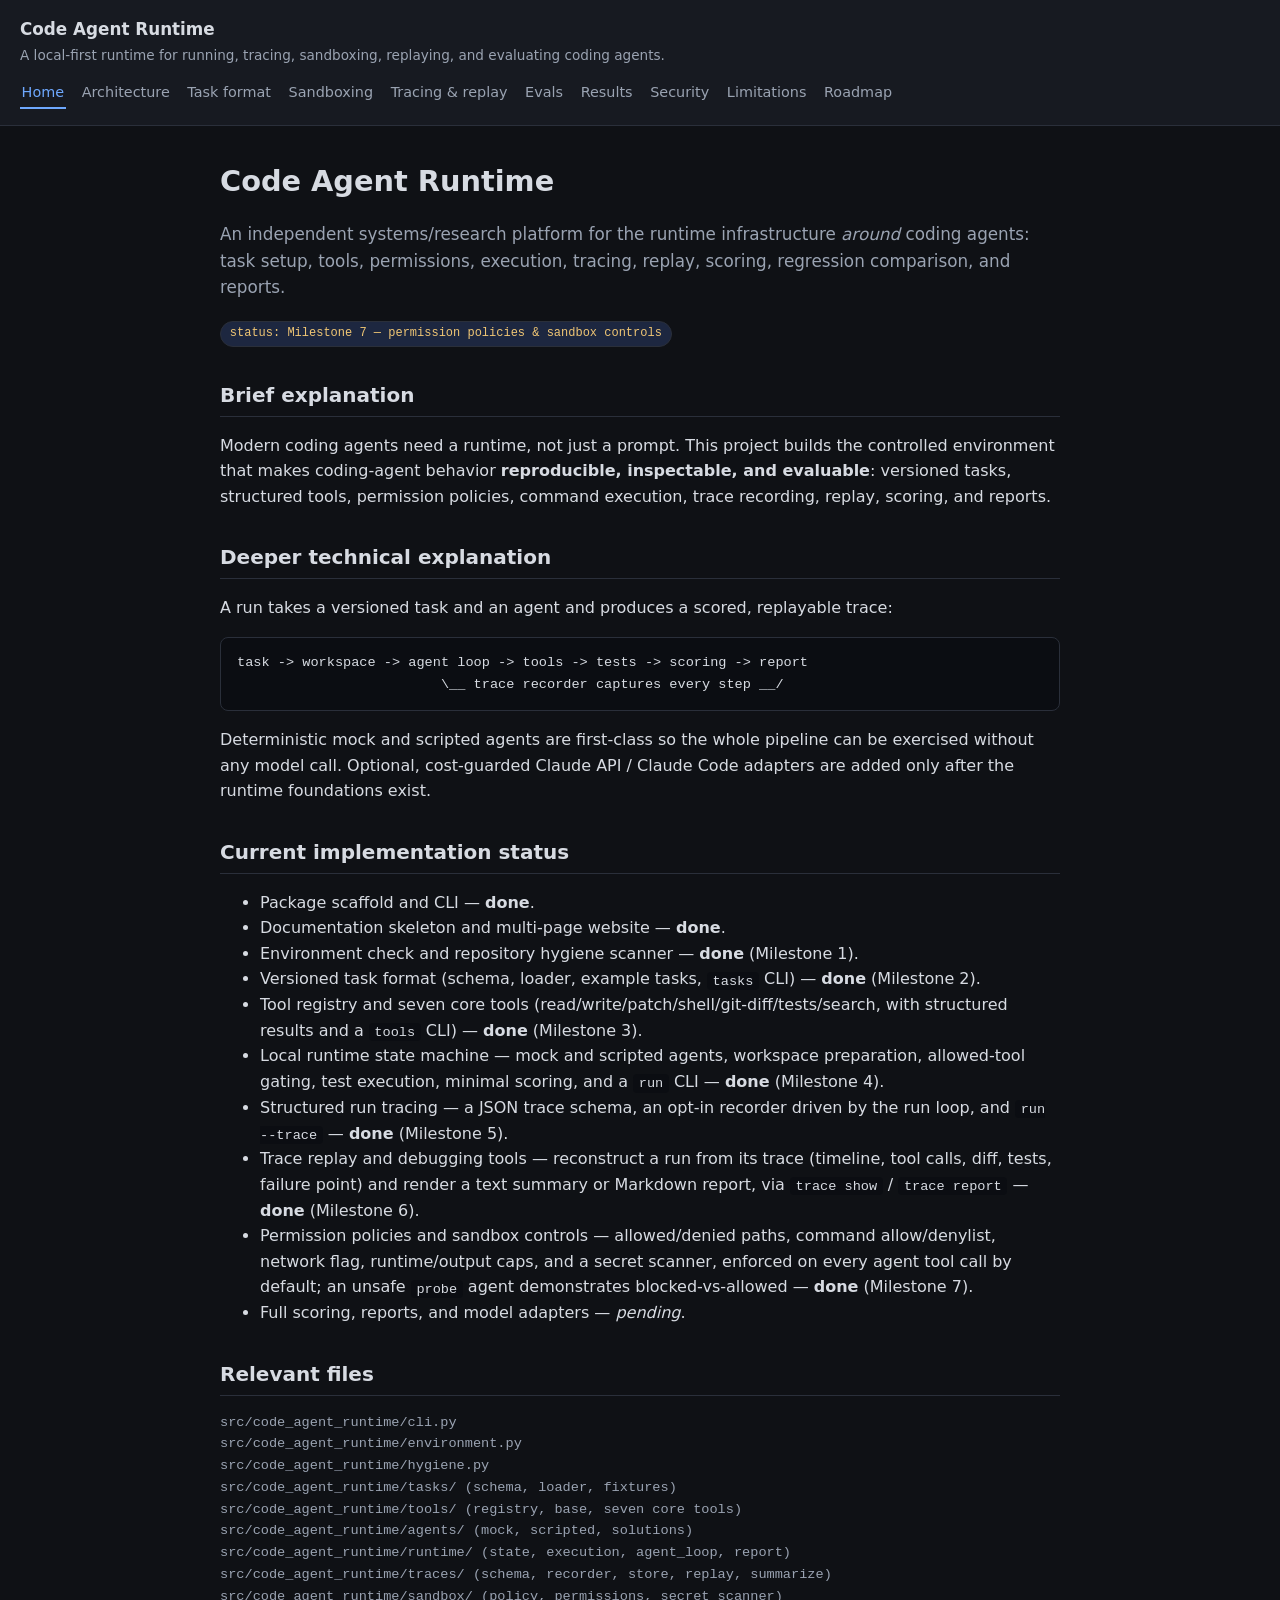
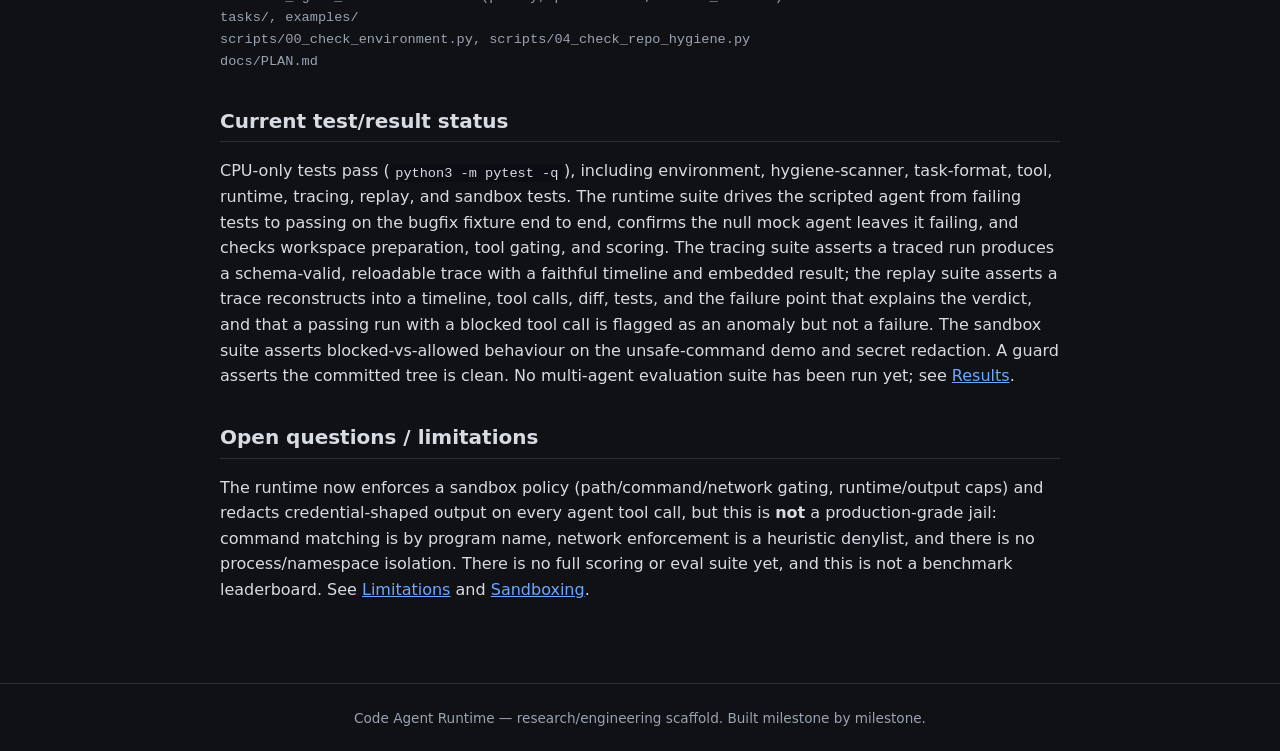
==== site/index.html @ 9d31c727 "Add permission policies and sandbox controls Milestone 7: a declarative SandboxPolicy and a Sandbox " ====
<!doctype html>
<html lang="en">
<head>
  <meta charset="utf-8">
  <meta name="viewport" content="width=device-width, initial-scale=1">
  <title>Code Agent Runtime</title>
  <link rel="stylesheet" href="style.css">
</head>
<body>
<header class="site">
  <a class="brand" href="index.html">Code Agent Runtime</a>
  <div class="tagline">A local-first runtime for running, tracing, sandboxing, replaying, and evaluating coding agents.</div>
  <nav class="site">
    <a href="index.html" class="active">Home</a>
    <a href="architecture.html">Architecture</a>
    <a href="task-format.html">Task format</a>
    <a href="sandboxing.html">Sandboxing</a>
    <a href="tracing-replay.html">Tracing &amp; replay</a>
    <a href="evals.html">Evals</a>
    <a href="results.html">Results</a>
    <a href="security.html">Security</a>
    <a href="limitations.html">Limitations</a>
    <a href="roadmap.html">Roadmap</a>
  </nav>
</header>
<main>
  <h1>Code Agent Runtime</h1>
  <p class="lede">An independent systems/research platform for the runtime infrastructure
  <em>around</em> coding agents: task setup, tools, permissions, execution, tracing, replay,
  scoring, regression comparison, and reports.</p>

  <p><span class="status scaffold">status: Milestone 7 — permission policies &amp; sandbox controls</span></p>

  <h2>Brief explanation</h2>
  <p>Modern coding agents need a runtime, not just a prompt. This project builds the
  controlled environment that makes coding-agent behavior <strong>reproducible,
  inspectable, and evaluable</strong>: versioned tasks, structured tools, permission
  policies, command execution, trace recording, replay, scoring, and reports.</p>

  <h2>Deeper technical explanation</h2>
  <p>A run takes a versioned task and an agent and produces a scored, replayable trace:</p>
  <pre><code>task -&gt; workspace -&gt; agent loop -&gt; tools -&gt; tests -&gt; scoring -&gt; report
                         \__ trace recorder captures every step __/</code></pre>
  <p>Deterministic mock and scripted agents are first-class so the whole pipeline can be
  exercised without any model call. Optional, cost-guarded Claude API / Claude Code
  adapters are added only after the runtime foundations exist.</p>

  <h2>Current implementation status</h2>
  <ul>
    <li>Package scaffold and CLI — <strong>done</strong>.</li>
    <li>Documentation skeleton and multi-page website — <strong>done</strong>.</li>
    <li>Environment check and repository hygiene scanner — <strong>done</strong> (Milestone 1).</li>
    <li>Versioned task format (schema, loader, example tasks, <code>tasks</code> CLI) —
      <strong>done</strong> (Milestone 2).</li>
    <li>Tool registry and seven core tools (read/write/patch/shell/git-diff/tests/search,
      with structured results and a <code>tools</code> CLI) — <strong>done</strong>
      (Milestone 3).</li>
    <li>Local runtime state machine — mock and scripted agents, workspace preparation,
      allowed-tool gating, test execution, minimal scoring, and a <code>run</code> CLI —
      <strong>done</strong> (Milestone 4).</li>
    <li>Structured run tracing — a JSON trace schema, an opt-in recorder driven by the run
      loop, and <code>run --trace</code> — <strong>done</strong> (Milestone 5).</li>
    <li>Trace replay and debugging tools — reconstruct a run from its trace (timeline, tool
      calls, diff, tests, failure point) and render a text summary or Markdown report, via
      <code>trace show</code> / <code>trace report</code> — <strong>done</strong> (Milestone 6).</li>
    <li>Permission policies and sandbox controls — allowed/denied paths, command allow/denylist,
      network flag, runtime/output caps, and a secret scanner, enforced on every agent tool call
      by default; an unsafe <code>probe</code> agent demonstrates blocked-vs-allowed —
      <strong>done</strong> (Milestone 7).</li>
    <li>Full scoring, reports, and model adapters — <em>pending</em>.</li>
  </ul>

  <h2>Relevant files</h2>
  <ul class="files">
    <li>src/code_agent_runtime/cli.py</li>
    <li>src/code_agent_runtime/environment.py</li>
    <li>src/code_agent_runtime/hygiene.py</li>
    <li>src/code_agent_runtime/tasks/ (schema, loader, fixtures)</li>
    <li>src/code_agent_runtime/tools/ (registry, base, seven core tools)</li>
    <li>src/code_agent_runtime/agents/ (mock, scripted, solutions)</li>
    <li>src/code_agent_runtime/runtime/ (state, execution, agent_loop, report)</li>
    <li>src/code_agent_runtime/traces/ (schema, recorder, store, replay, summarize)</li>
    <li>src/code_agent_runtime/sandbox/ (policy, permissions, secret_scanner)</li>
    <li>tasks/, examples/</li>
    <li>scripts/00_check_environment.py, scripts/04_check_repo_hygiene.py</li>
    <li>docs/PLAN.md</li>
  </ul>

  <h2>Current test/result status</h2>
  <p>CPU-only tests pass (<code>python3 -m pytest -q</code>), including environment,
  hygiene-scanner, task-format, tool, runtime, tracing, replay, and sandbox tests. The runtime suite drives the
  scripted agent from failing tests to passing on the bugfix fixture end to end, confirms
  the null mock agent leaves it failing, and checks workspace preparation, tool gating, and
  scoring. The tracing suite asserts a traced run produces a schema-valid, reloadable trace
  with a faithful timeline and embedded result; the replay suite asserts a trace reconstructs
  into a timeline, tool calls, diff, tests, and the failure point that explains the verdict,
  and that a passing run with a blocked tool call is flagged as an anomaly but not a failure.
  The sandbox suite asserts blocked-vs-allowed behaviour on the unsafe-command demo and secret
  redaction. A guard asserts the committed tree is clean. No multi-agent evaluation suite has been run
  yet; see <a href="results.html">Results</a>.</p>

  <h2>Open questions / limitations</h2>
  <p>The runtime now enforces a sandbox policy (path/command/network gating, runtime/output caps)
  and redacts credential-shaped output on every agent tool call, but this is <strong>not</strong> a
  production-grade jail: command matching is by program name, network enforcement is a heuristic
  denylist, and there is no process/namespace isolation. There is no full scoring or eval suite yet,
  and this is not a benchmark leaderboard. See <a href="limitations.html">Limitations</a> and
  <a href="sandboxing.html">Sandboxing</a>.</p>
</main>
<footer class="site">Code Agent Runtime — research/engineering scaffold. Built milestone by milestone.</footer>
</body>
</html>
---- site/style.css ----
/* Code Agent Runtime — shared static-site styles.
   Plain CSS, no build step, no external fonts or assets. */

:root {
  --bg: #0f1115;
  --panel: #171a21;
  --border: #2a2f3a;
  --text: #d7dbe2;
  --muted: #9aa3b2;
  --accent: #6ea8fe;
  --accent-soft: #1d2740;
  --ok: #7ee2a8;
  --warn: #f0c674;
  --mono: ui-monospace, SFMono-Regular, "SF Mono", Menlo, Consolas, monospace;
}

* { box-sizing: border-box; }

body {
  margin: 0;
  font-family: system-ui, -apple-system, Segoe UI, Roboto, Helvetica, Arial, sans-serif;
  line-height: 1.6;
  color: var(--text);
  background: var(--bg);
}

header.site {
  border-bottom: 1px solid var(--border);
  background: var(--panel);
  padding: 1rem 1.25rem;
}

header.site .brand {
  font-weight: 700;
  font-size: 1.05rem;
  color: var(--text);
  text-decoration: none;
}

header.site .tagline {
  color: var(--muted);
  font-size: 0.85rem;
  margin-top: 0.15rem;
}

nav.site {
  display: flex;
  flex-wrap: wrap;
  gap: 0.4rem 0.9rem;
  margin-top: 0.75rem;
}

nav.site a {
  color: var(--muted);
  text-decoration: none;
  font-size: 0.9rem;
  padding: 0.15rem 0.1rem;
  border-bottom: 2px solid transparent;
}

nav.site a:hover { color: var(--text); }
nav.site a.active { color: var(--accent); border-bottom-color: var(--accent); }

main {
  max-width: 880px;
  margin: 0 auto;
  padding: 2rem 1.25rem 4rem;
}

h1 { font-size: 1.8rem; margin: 0 0 0.25rem; }
h2 {
  font-size: 1.25rem;
  margin: 2rem 0 0.5rem;
  padding-bottom: 0.3rem;
  border-bottom: 1px solid var(--border);
}
h3 { font-size: 1.05rem; margin: 1.2rem 0 0.4rem; }

p, li { color: var(--text); }
a { color: var(--accent); }

.lede { color: var(--muted); font-size: 1.05rem; }

.status {
  display: inline-block;
  font-size: 0.75rem;
  font-family: var(--mono);
  padding: 0.15rem 0.55rem;
  border-radius: 999px;
  border: 1px solid var(--border);
  background: var(--accent-soft);
  color: var(--accent);
}

.status.scaffold { color: var(--warn); }
.status.done { color: var(--ok); }

code, pre {
  font-family: var(--mono);
  font-size: 0.85rem;
}

pre {
  background: #0b0d12;
  border: 1px solid var(--border);
  border-radius: 8px;
  padding: 0.9rem 1rem;
  overflow-x: auto;
}

code { background: #0b0d12; padding: 0.1rem 0.35rem; border-radius: 4px; }
pre code { background: none; padding: 0; }

table {
  border-collapse: collapse;
  width: 100%;
  margin: 0.75rem 0;
  font-size: 0.9rem;
}
th, td { border: 1px solid var(--border); padding: 0.45rem 0.6rem; text-align: left; }
th { background: var(--panel); color: var(--muted); }

ul.files { list-style: none; padding-left: 0; }
ul.files li { font-family: var(--mono); font-size: 0.85rem; color: var(--muted); }

.callout {
  border: 1px solid var(--border);
  border-left: 3px solid var(--accent);
  background: var(--panel);
  border-radius: 6px;
  padding: 0.75rem 1rem;
  margin: 1rem 0;
  color: var(--muted);
}

footer.site {
  border-top: 1px solid var(--border);
  color: var(--muted);
  font-size: 0.85rem;
  padding: 1.5rem 1.25rem;
  text-align: center;
}
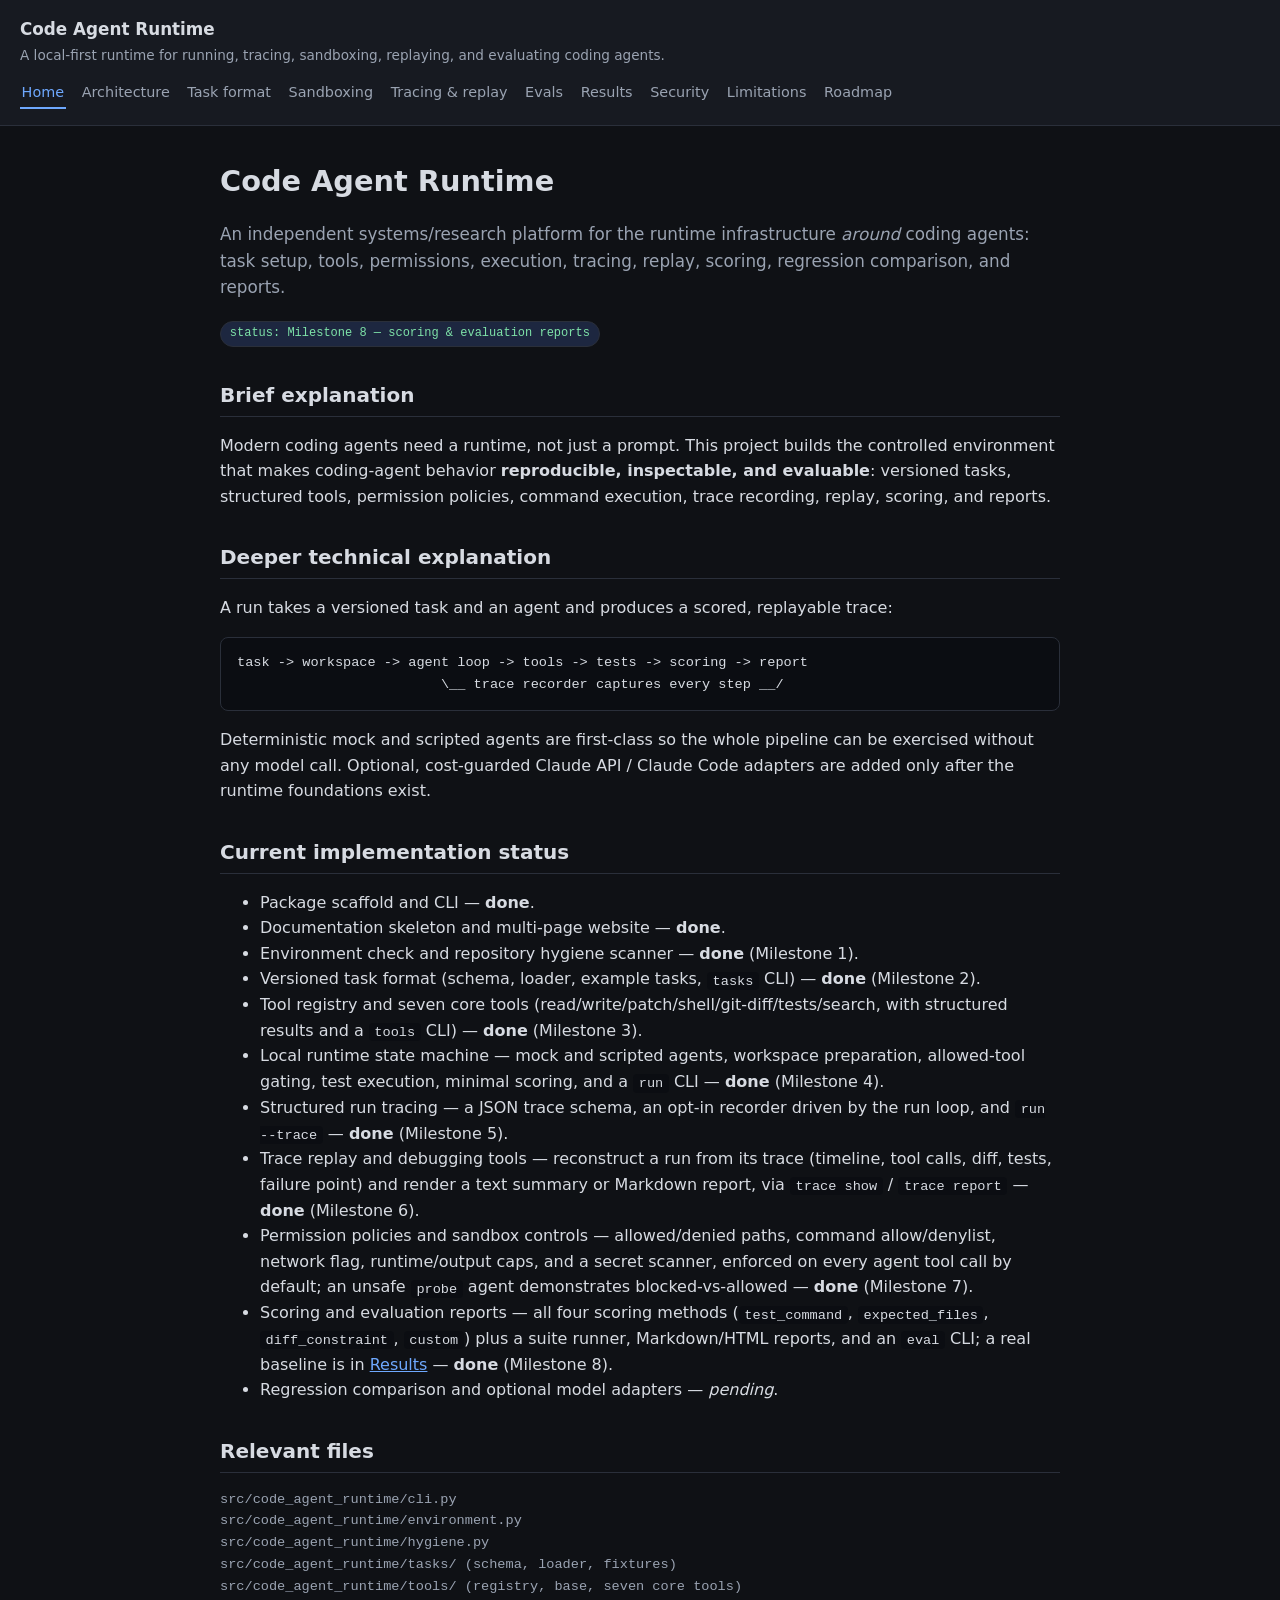
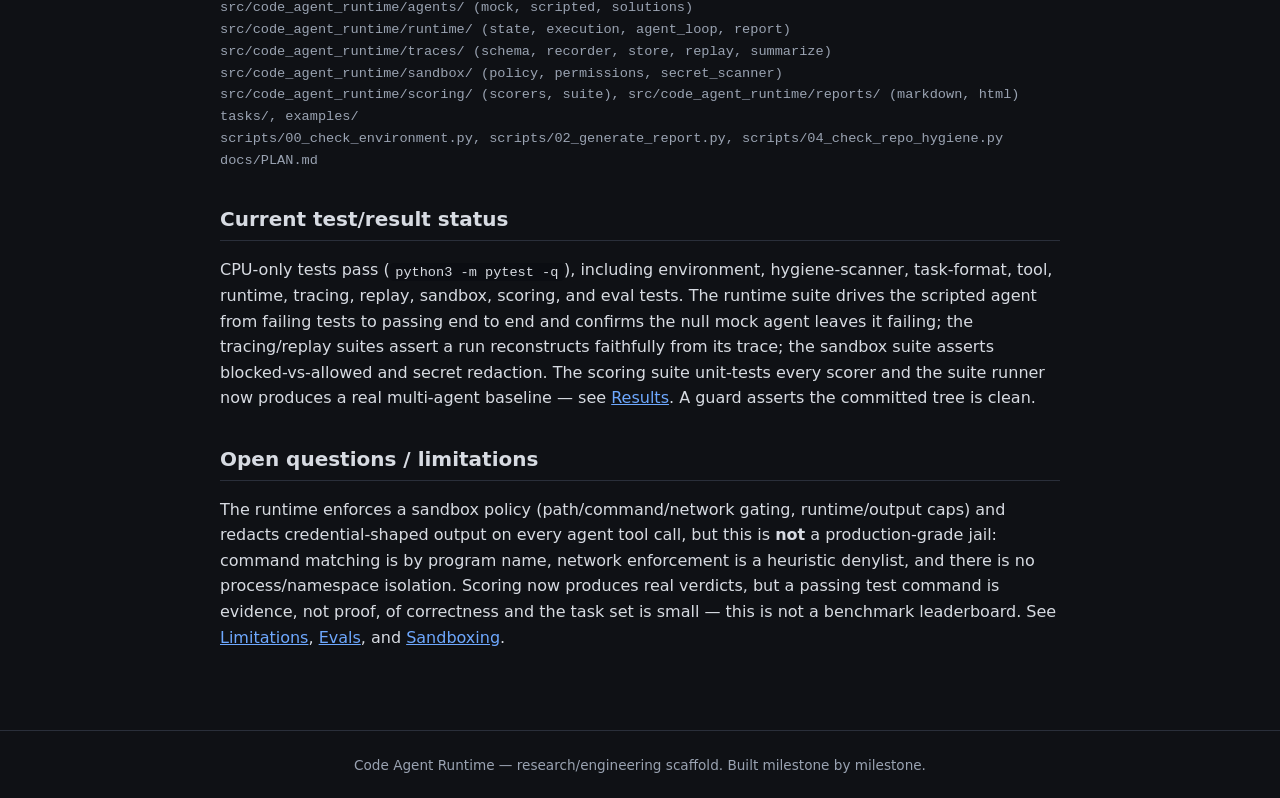
==== commit 8db65189: "Add evaluation scoring and reports Implement Milestone 8: a scoring/ layer with all four methods (te" ====
--- a/site/index.html
+++ b/site/index.html
@@ -29,7 +29,7 @@
   <em>around</em> coding agents: task setup, tools, permissions, execution, tracing, replay,
   scoring, regression comparison, and reports.</p>
 
-  <p><span class="status scaffold">status: Milestone 7 — permission policies &amp; sandbox controls</span></p>
+  <p><span class="status done">status: Milestone 8 — scoring &amp; evaluation reports</span></p>
 
   <h2>Brief explanation</h2>
   <p>Modern coding agents need a runtime, not just a prompt. This project builds the
@@ -67,7 +67,12 @@
       network flag, runtime/output caps, and a secret scanner, enforced on every agent tool call
       by default; an unsafe <code>probe</code> agent demonstrates blocked-vs-allowed —
       <strong>done</strong> (Milestone 7).</li>
-    <li>Full scoring, reports, and model adapters — <em>pending</em>.</li>
+    <li>Scoring and evaluation reports — all four scoring methods
+      (<code>test_command</code>, <code>expected_files</code>, <code>diff_constraint</code>,
+      <code>custom</code>) plus a suite runner, Markdown/HTML reports, and an <code>eval</code>
+      CLI; a real baseline is in <a href="results.html">Results</a> — <strong>done</strong>
+      (Milestone 8).</li>
+    <li>Regression comparison and optional model adapters — <em>pending</em>.</li>
   </ul>
 
   <h2>Relevant files</h2>
@@ -81,31 +86,30 @@
     <li>src/code_agent_runtime/runtime/ (state, execution, agent_loop, report)</li>
     <li>src/code_agent_runtime/traces/ (schema, recorder, store, replay, summarize)</li>
     <li>src/code_agent_runtime/sandbox/ (policy, permissions, secret_scanner)</li>
+    <li>src/code_agent_runtime/scoring/ (scorers, suite), src/code_agent_runtime/reports/ (markdown, html)</li>
     <li>tasks/, examples/</li>
-    <li>scripts/00_check_environment.py, scripts/04_check_repo_hygiene.py</li>
+    <li>scripts/00_check_environment.py, scripts/02_generate_report.py, scripts/04_check_repo_hygiene.py</li>
     <li>docs/PLAN.md</li>
   </ul>
 
   <h2>Current test/result status</h2>
   <p>CPU-only tests pass (<code>python3 -m pytest -q</code>), including environment,
-  hygiene-scanner, task-format, tool, runtime, tracing, replay, and sandbox tests. The runtime suite drives the
-  scripted agent from failing tests to passing on the bugfix fixture end to end, confirms
-  the null mock agent leaves it failing, and checks workspace preparation, tool gating, and
-  scoring. The tracing suite asserts a traced run produces a schema-valid, reloadable trace
-  with a faithful timeline and embedded result; the replay suite asserts a trace reconstructs
-  into a timeline, tool calls, diff, tests, and the failure point that explains the verdict,
-  and that a passing run with a blocked tool call is flagged as an anomaly but not a failure.
-  The sandbox suite asserts blocked-vs-allowed behaviour on the unsafe-command demo and secret
-  redaction. A guard asserts the committed tree is clean. No multi-agent evaluation suite has been run
-  yet; see <a href="results.html">Results</a>.</p>
+  hygiene-scanner, task-format, tool, runtime, tracing, replay, sandbox, scoring, and eval
+  tests. The runtime suite drives the scripted agent from failing tests to passing end to end
+  and confirms the null mock agent leaves it failing; the tracing/replay suites assert a run
+  reconstructs faithfully from its trace; the sandbox suite asserts blocked-vs-allowed and
+  secret redaction. The scoring suite unit-tests every scorer and the suite runner now produces
+  a real multi-agent baseline — see <a href="results.html">Results</a>. A guard asserts the
+  committed tree is clean.</p>
 
   <h2>Open questions / limitations</h2>
-  <p>The runtime now enforces a sandbox policy (path/command/network gating, runtime/output caps)
+  <p>The runtime enforces a sandbox policy (path/command/network gating, runtime/output caps)
   and redacts credential-shaped output on every agent tool call, but this is <strong>not</strong> a
   production-grade jail: command matching is by program name, network enforcement is a heuristic
-  denylist, and there is no process/namespace isolation. There is no full scoring or eval suite yet,
-  and this is not a benchmark leaderboard. See <a href="limitations.html">Limitations</a> and
-  <a href="sandboxing.html">Sandboxing</a>.</p>
+  denylist, and there is no process/namespace isolation. Scoring now produces real verdicts, but a
+  passing test command is evidence, not proof, of correctness and the task set is small — this is
+  not a benchmark leaderboard. See <a href="limitations.html">Limitations</a>,
+  <a href="evals.html">Evals</a>, and <a href="sandboxing.html">Sandboxing</a>.</p>
 </main>
 <footer class="site">Code Agent Runtime — research/engineering scaffold. Built milestone by milestone.</footer>
 </body>
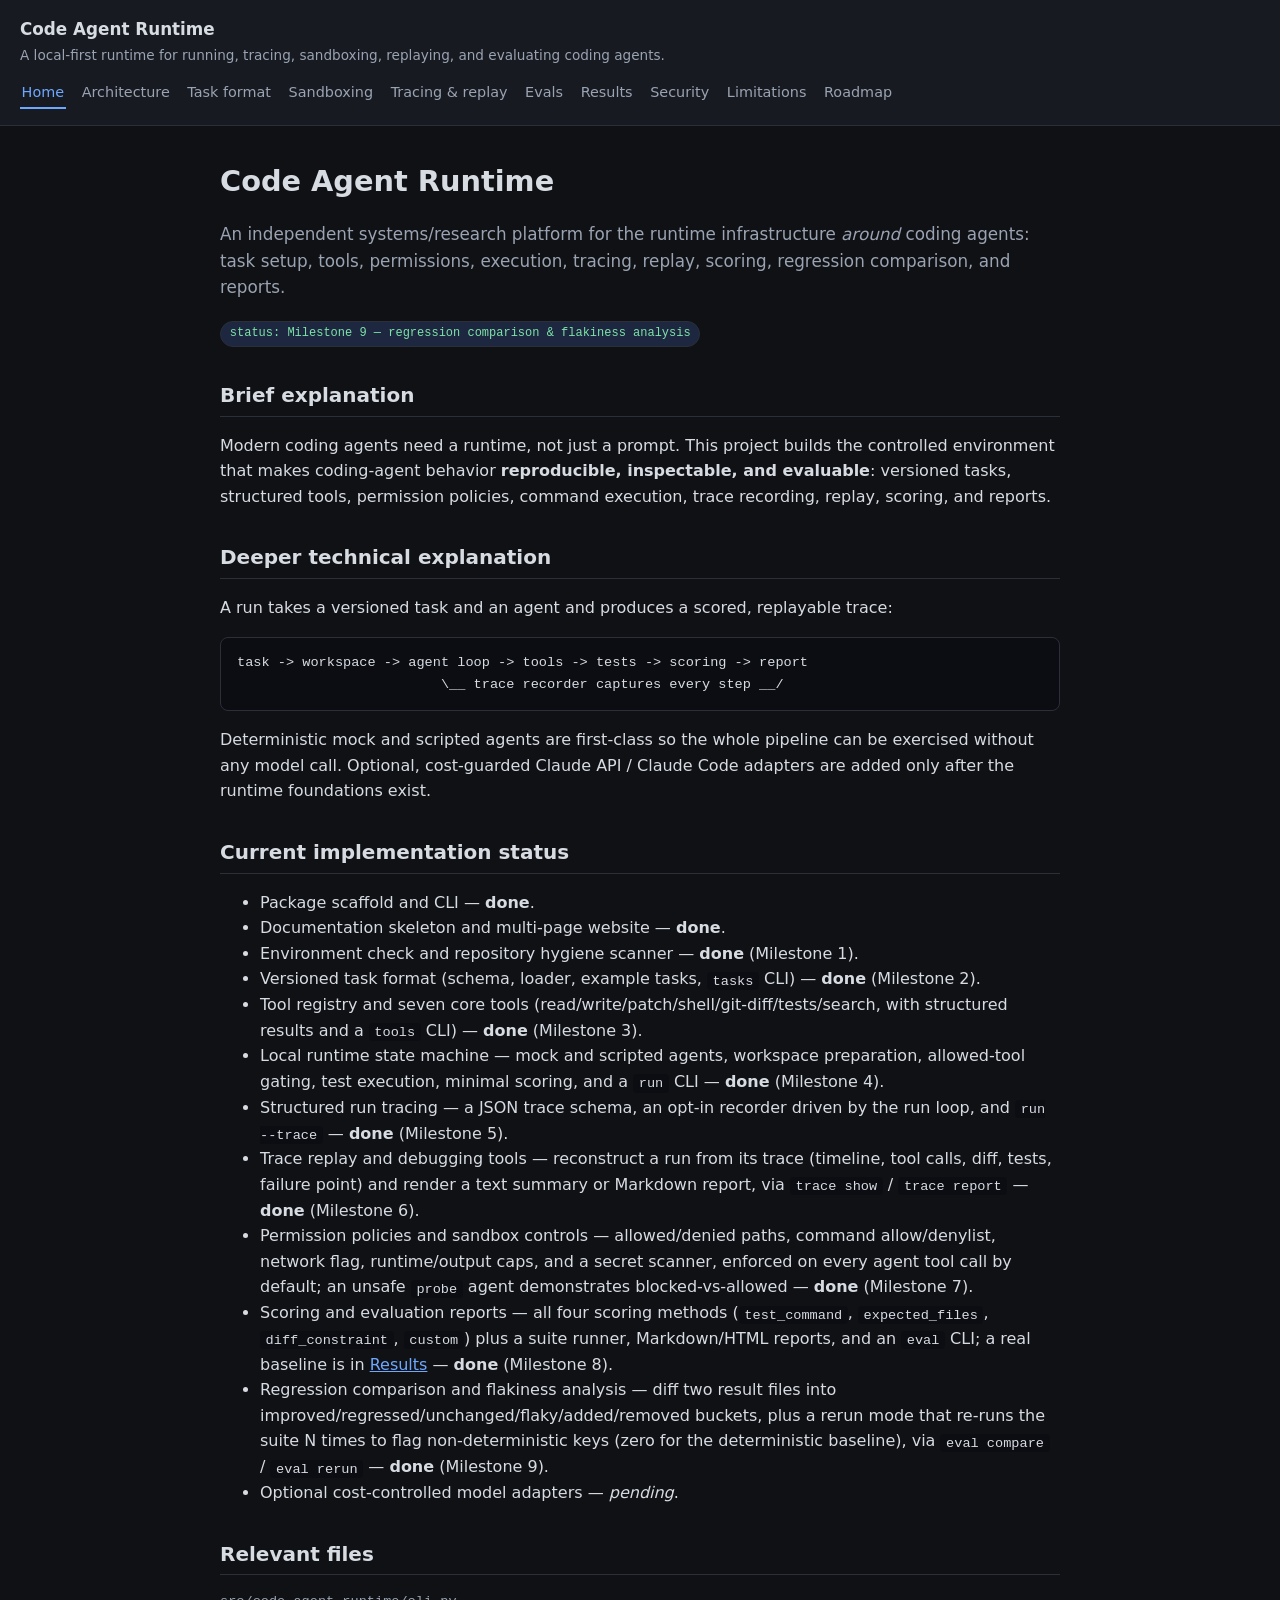
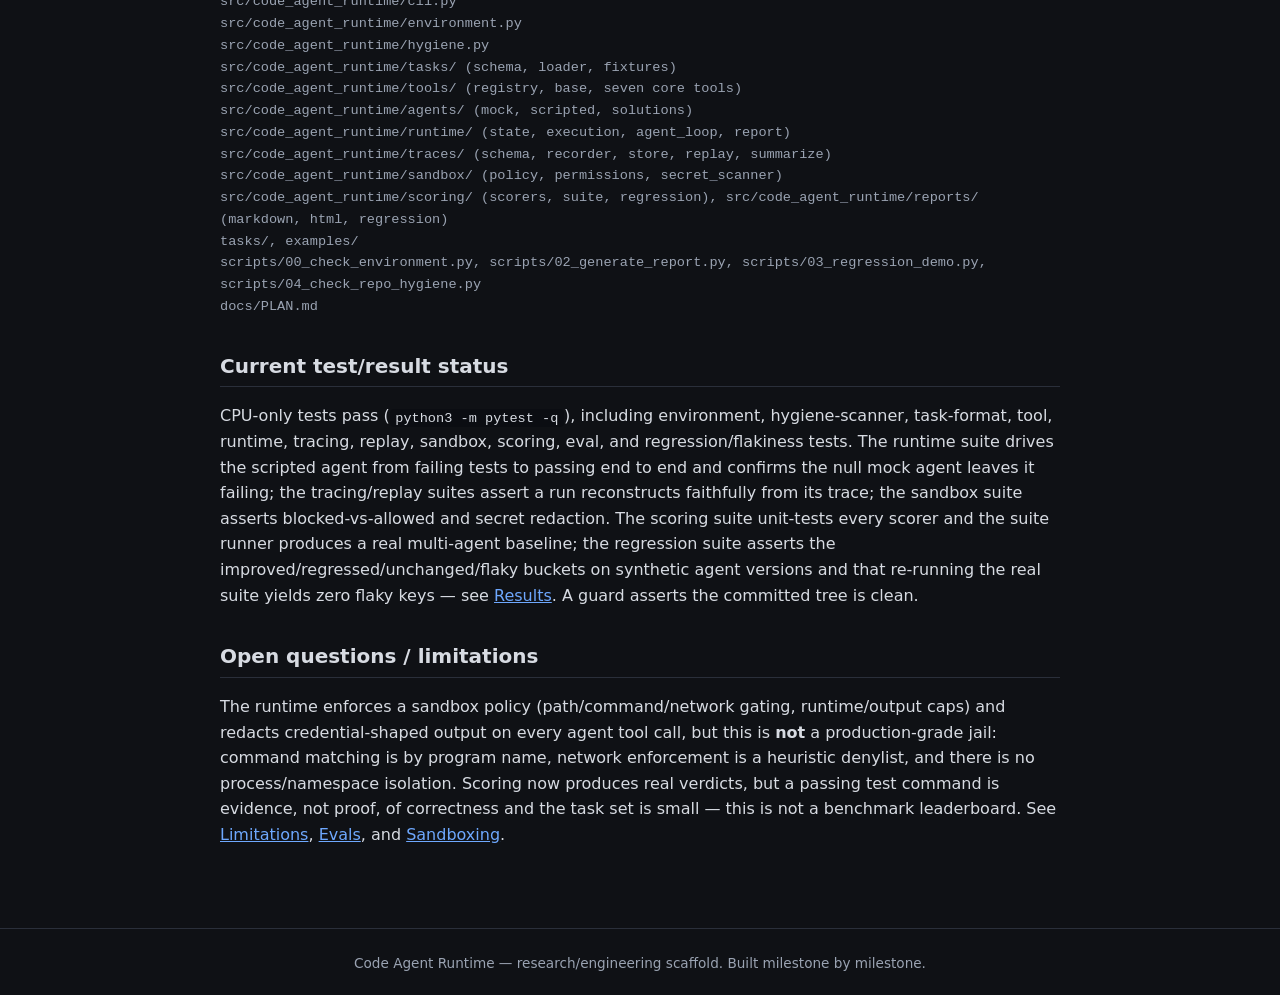
==== commit 88c280c1: "Add regression comparison and flakiness analysis Milestone 9. Two analyses over the Milestone 8 Suit" ====
--- a/site/index.html
+++ b/site/index.html
@@ -29,7 +29,7 @@
   <em>around</em> coding agents: task setup, tools, permissions, execution, tracing, replay,
   scoring, regression comparison, and reports.</p>
 
-  <p><span class="status done">status: Milestone 8 — scoring &amp; evaluation reports</span></p>
+  <p><span class="status done">status: Milestone 9 — regression comparison &amp; flakiness analysis</span></p>
 
   <h2>Brief explanation</h2>
   <p>Modern coding agents need a runtime, not just a prompt. This project builds the
@@ -72,7 +72,12 @@
       <code>custom</code>) plus a suite runner, Markdown/HTML reports, and an <code>eval</code>
       CLI; a real baseline is in <a href="results.html">Results</a> — <strong>done</strong>
       (Milestone 8).</li>
-    <li>Regression comparison and optional model adapters — <em>pending</em>.</li>
+    <li>Regression comparison and flakiness analysis — diff two result files into
+      improved/regressed/unchanged/flaky/added/removed buckets, plus a rerun mode that
+      re-runs the suite N times to flag non-deterministic keys (zero for the deterministic
+      baseline), via <code>eval compare</code> / <code>eval rerun</code> —
+      <strong>done</strong> (Milestone 9).</li>
+    <li>Optional cost-controlled model adapters — <em>pending</em>.</li>
   </ul>
 
   <h2>Relevant files</h2>
@@ -86,20 +91,22 @@
     <li>src/code_agent_runtime/runtime/ (state, execution, agent_loop, report)</li>
     <li>src/code_agent_runtime/traces/ (schema, recorder, store, replay, summarize)</li>
     <li>src/code_agent_runtime/sandbox/ (policy, permissions, secret_scanner)</li>
-    <li>src/code_agent_runtime/scoring/ (scorers, suite), src/code_agent_runtime/reports/ (markdown, html)</li>
+    <li>src/code_agent_runtime/scoring/ (scorers, suite, regression), src/code_agent_runtime/reports/ (markdown, html, regression)</li>
     <li>tasks/, examples/</li>
-    <li>scripts/00_check_environment.py, scripts/02_generate_report.py, scripts/04_check_repo_hygiene.py</li>
+    <li>scripts/00_check_environment.py, scripts/02_generate_report.py, scripts/03_regression_demo.py, scripts/04_check_repo_hygiene.py</li>
     <li>docs/PLAN.md</li>
   </ul>
 
   <h2>Current test/result status</h2>
   <p>CPU-only tests pass (<code>python3 -m pytest -q</code>), including environment,
-  hygiene-scanner, task-format, tool, runtime, tracing, replay, sandbox, scoring, and eval
-  tests. The runtime suite drives the scripted agent from failing tests to passing end to end
-  and confirms the null mock agent leaves it failing; the tracing/replay suites assert a run
-  reconstructs faithfully from its trace; the sandbox suite asserts blocked-vs-allowed and
-  secret redaction. The scoring suite unit-tests every scorer and the suite runner now produces
-  a real multi-agent baseline — see <a href="results.html">Results</a>. A guard asserts the
+  hygiene-scanner, task-format, tool, runtime, tracing, replay, sandbox, scoring, eval, and
+  regression/flakiness tests. The runtime suite drives the scripted agent from failing tests to
+  passing end to end and confirms the null mock agent leaves it failing; the tracing/replay
+  suites assert a run reconstructs faithfully from its trace; the sandbox suite asserts
+  blocked-vs-allowed and secret redaction. The scoring suite unit-tests every scorer and the
+  suite runner produces a real multi-agent baseline; the regression suite asserts the
+  improved/regressed/unchanged/flaky buckets on synthetic agent versions and that re-running the
+  real suite yields zero flaky keys — see <a href="results.html">Results</a>. A guard asserts the
   committed tree is clean.</p>
 
   <h2>Open questions / limitations</h2>
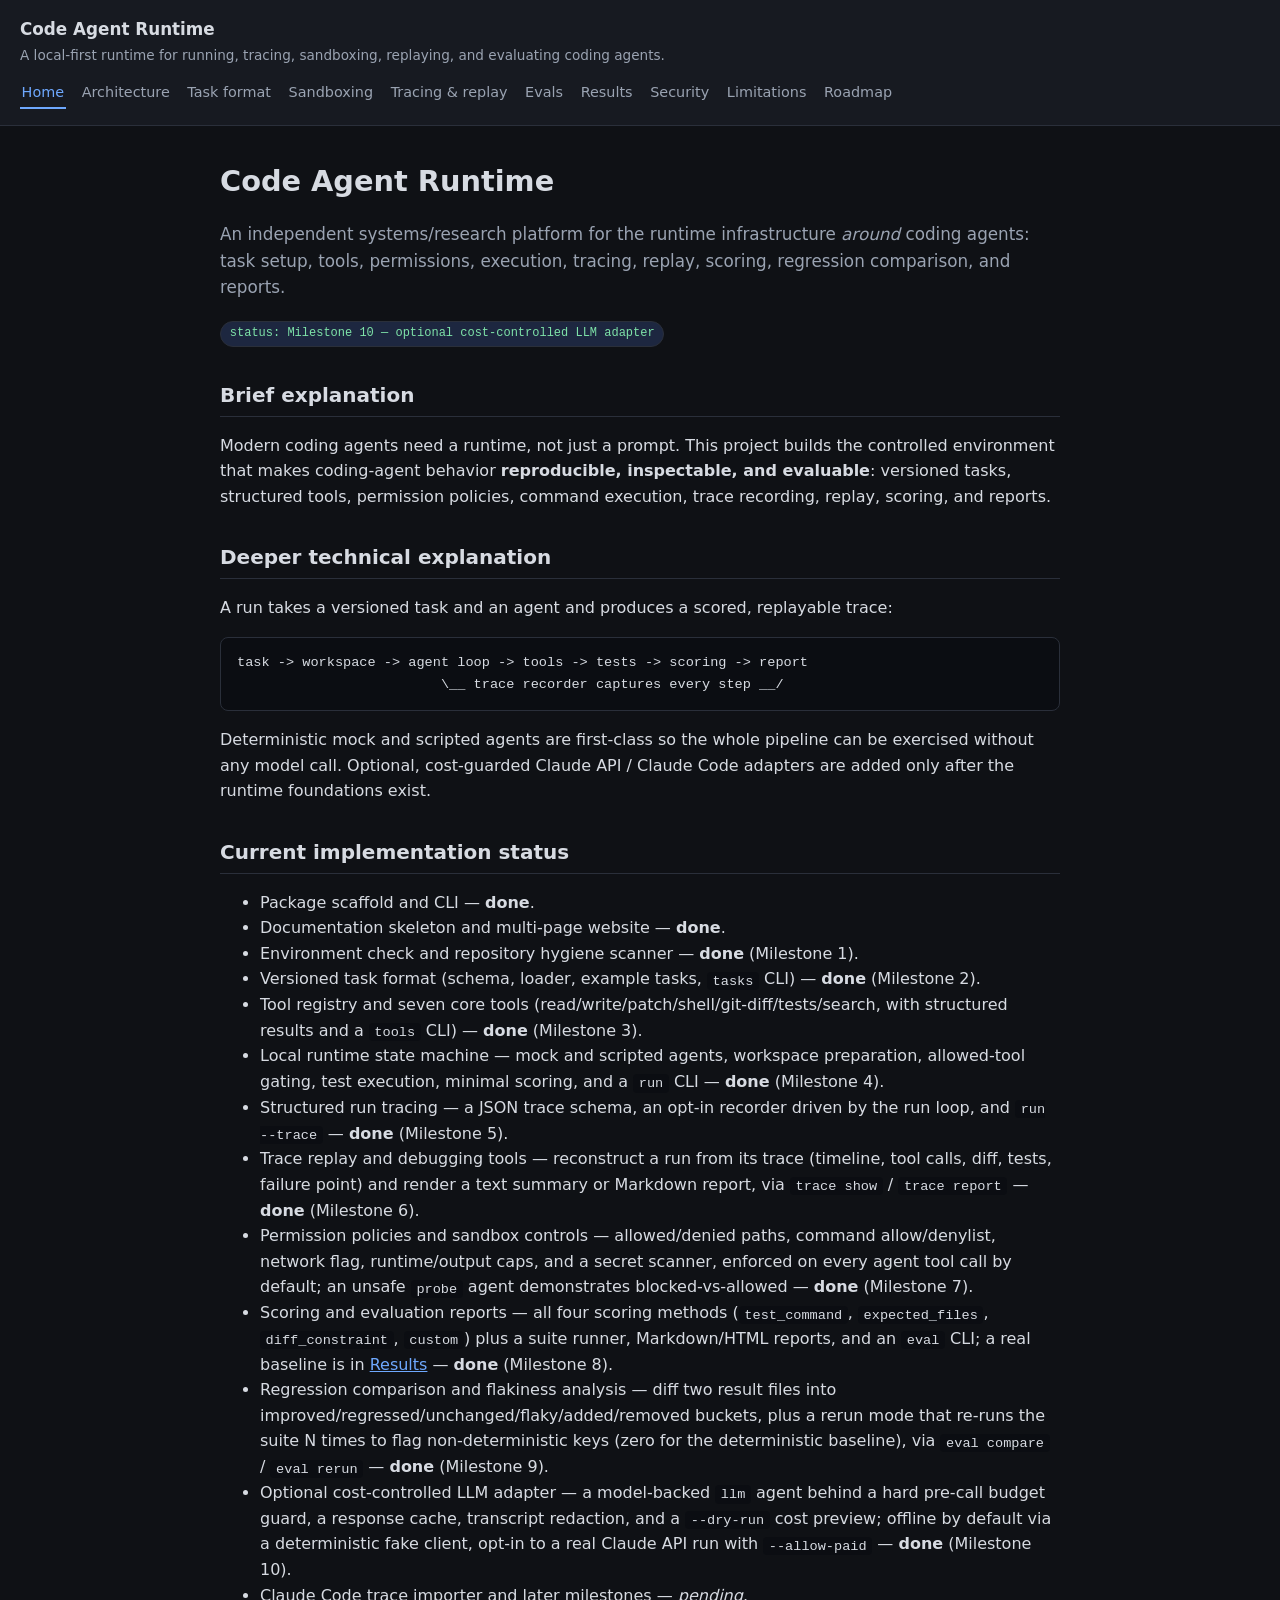
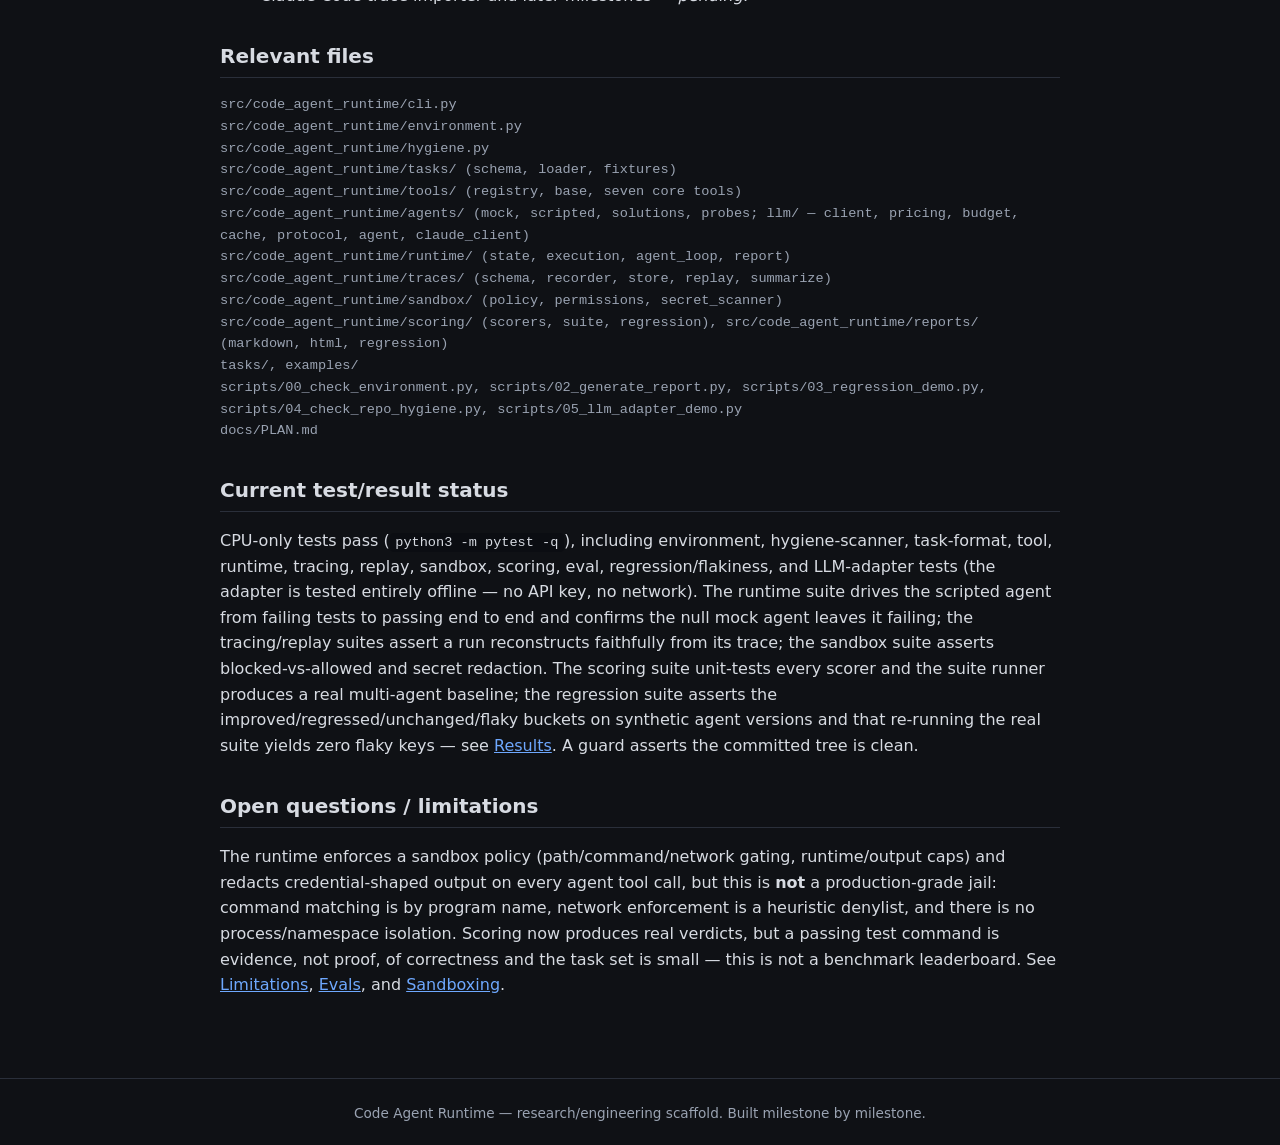
==== commit c49537e7: "Add optional cost-controlled LLM adapter Milestone 10: a model-backed `llm` agent in a new agents/ll" ====
--- a/site/index.html
+++ b/site/index.html
@@ -29,7 +29,7 @@
   <em>around</em> coding agents: task setup, tools, permissions, execution, tracing, replay,
   scoring, regression comparison, and reports.</p>
 
-  <p><span class="status done">status: Milestone 9 — regression comparison &amp; flakiness analysis</span></p>
+  <p><span class="status done">status: Milestone 10 — optional cost-controlled LLM adapter</span></p>
 
   <h2>Brief explanation</h2>
   <p>Modern coding agents need a runtime, not just a prompt. This project builds the
@@ -77,7 +77,12 @@
       re-runs the suite N times to flag non-deterministic keys (zero for the deterministic
       baseline), via <code>eval compare</code> / <code>eval rerun</code> —
       <strong>done</strong> (Milestone 9).</li>
-    <li>Optional cost-controlled model adapters — <em>pending</em>.</li>
+    <li>Optional cost-controlled LLM adapter — a model-backed <code>llm</code> agent behind a
+      hard pre-call budget guard, a response cache, transcript redaction, and a
+      <code>--dry-run</code> cost preview; offline by default via a deterministic fake client,
+      opt-in to a real Claude API run with <code>--allow-paid</code> — <strong>done</strong>
+      (Milestone 10).</li>
+    <li>Claude Code trace importer and later milestones — <em>pending</em>.</li>
   </ul>
 
   <h2>Relevant files</h2>
@@ -87,20 +92,21 @@
     <li>src/code_agent_runtime/hygiene.py</li>
     <li>src/code_agent_runtime/tasks/ (schema, loader, fixtures)</li>
     <li>src/code_agent_runtime/tools/ (registry, base, seven core tools)</li>
-    <li>src/code_agent_runtime/agents/ (mock, scripted, solutions)</li>
+    <li>src/code_agent_runtime/agents/ (mock, scripted, solutions, probes; llm/ — client, pricing, budget, cache, protocol, agent, claude_client)</li>
     <li>src/code_agent_runtime/runtime/ (state, execution, agent_loop, report)</li>
     <li>src/code_agent_runtime/traces/ (schema, recorder, store, replay, summarize)</li>
     <li>src/code_agent_runtime/sandbox/ (policy, permissions, secret_scanner)</li>
     <li>src/code_agent_runtime/scoring/ (scorers, suite, regression), src/code_agent_runtime/reports/ (markdown, html, regression)</li>
     <li>tasks/, examples/</li>
-    <li>scripts/00_check_environment.py, scripts/02_generate_report.py, scripts/03_regression_demo.py, scripts/04_check_repo_hygiene.py</li>
+    <li>scripts/00_check_environment.py, scripts/02_generate_report.py, scripts/03_regression_demo.py, scripts/04_check_repo_hygiene.py, scripts/05_llm_adapter_demo.py</li>
     <li>docs/PLAN.md</li>
   </ul>
 
   <h2>Current test/result status</h2>
   <p>CPU-only tests pass (<code>python3 -m pytest -q</code>), including environment,
-  hygiene-scanner, task-format, tool, runtime, tracing, replay, sandbox, scoring, eval, and
-  regression/flakiness tests. The runtime suite drives the scripted agent from failing tests to
+  hygiene-scanner, task-format, tool, runtime, tracing, replay, sandbox, scoring, eval,
+  regression/flakiness, and LLM-adapter tests (the adapter is tested entirely offline — no API
+  key, no network). The runtime suite drives the scripted agent from failing tests to
   passing end to end and confirms the null mock agent leaves it failing; the tracing/replay
   suites assert a run reconstructs faithfully from its trace; the sandbox suite asserts
   blocked-vs-allowed and secret redaction. The scoring suite unit-tests every scorer and the
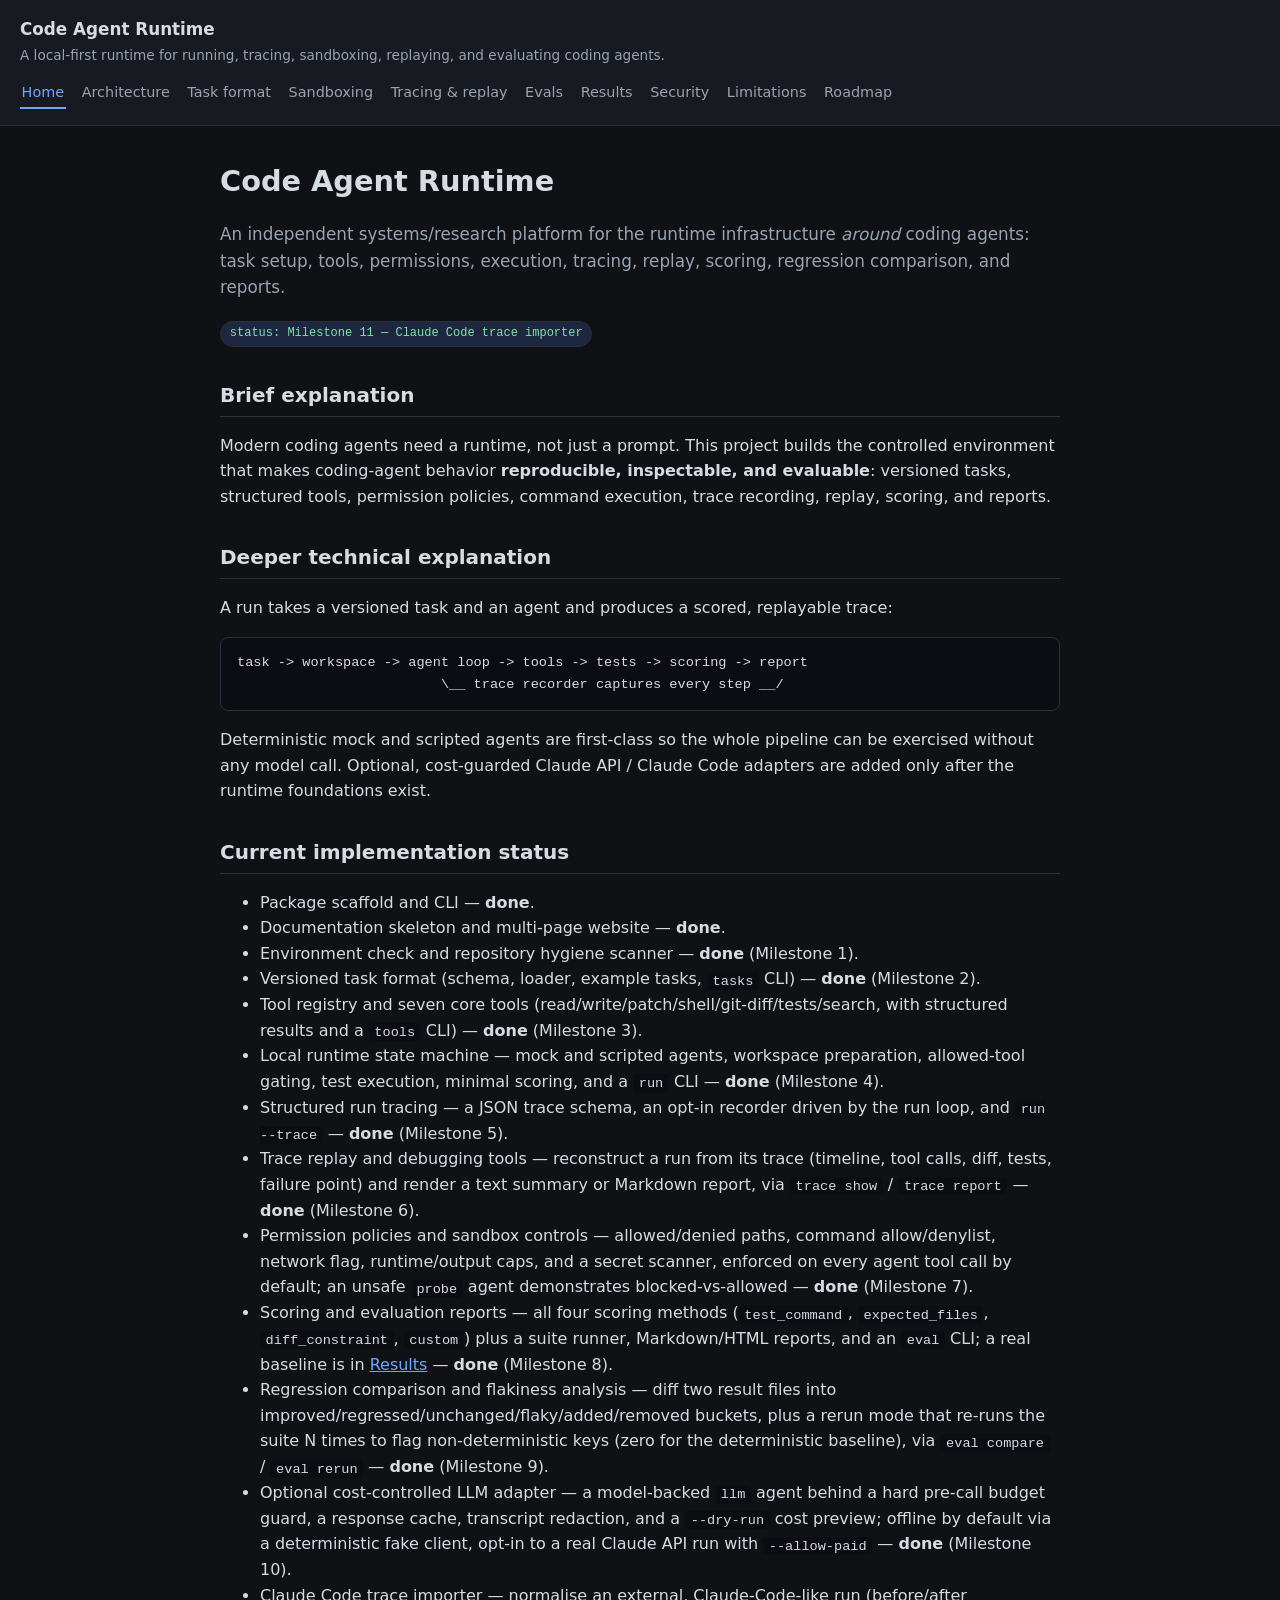
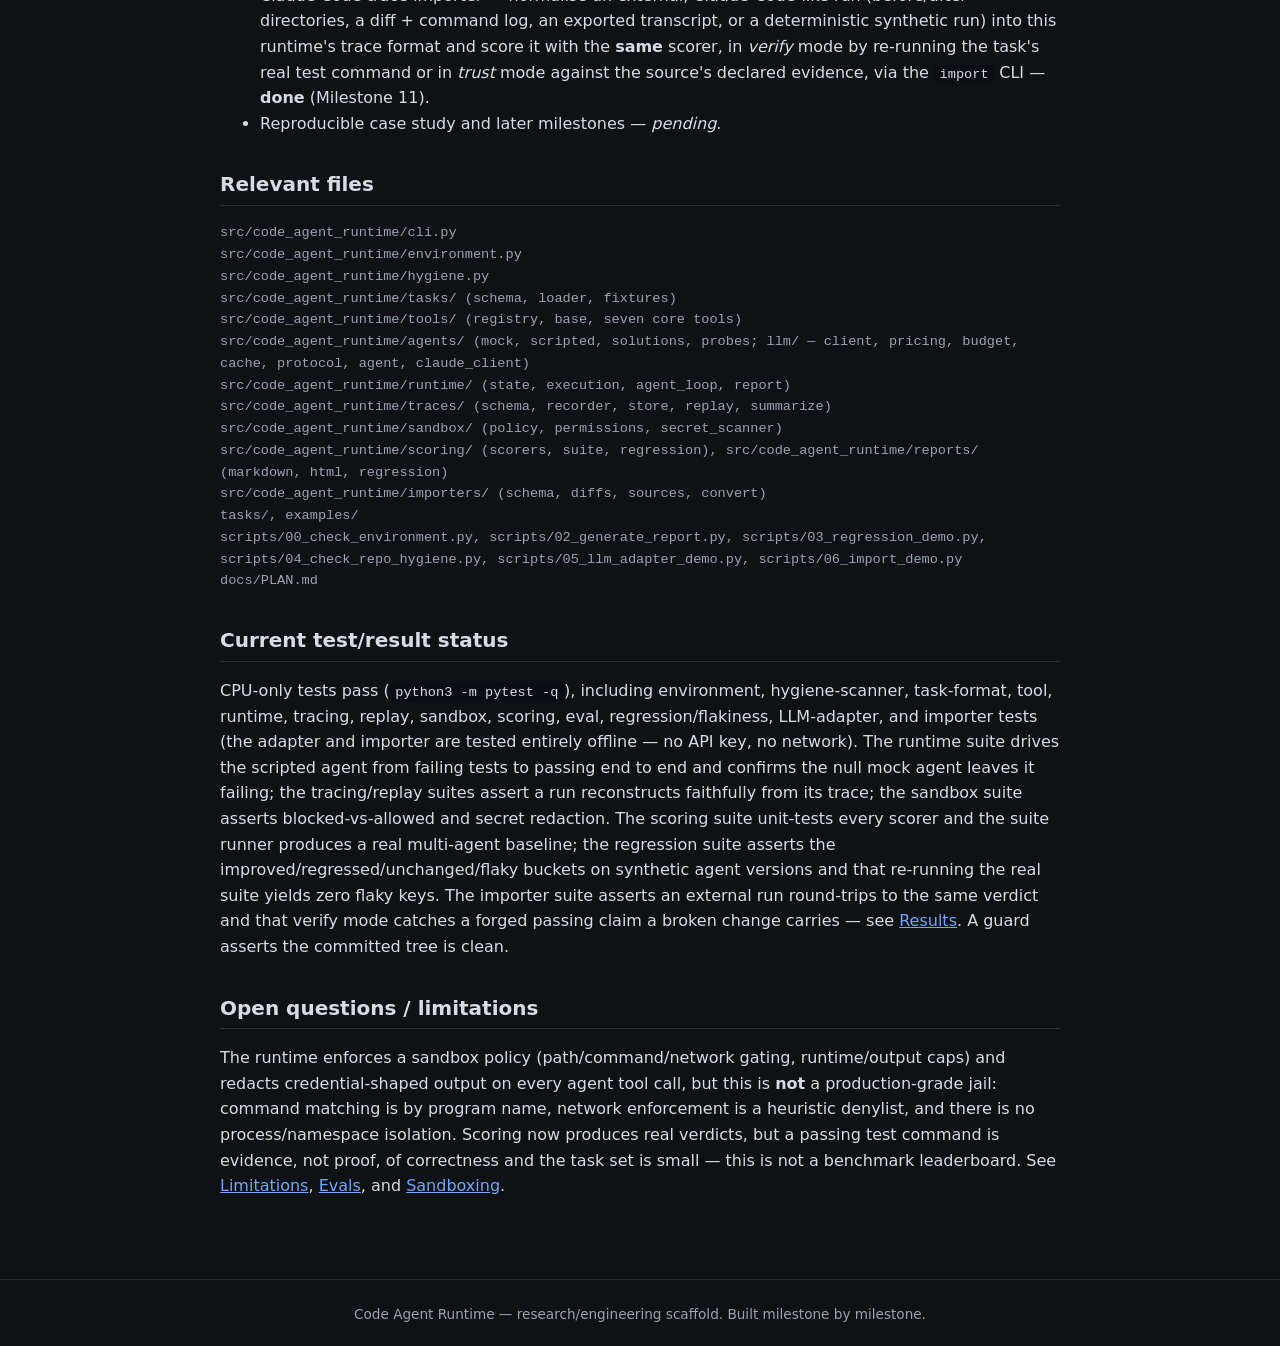
==== commit 2aba063d: "Add Claude Code trace importer Milestone 11: a best-effort importer (new importers/ subpackage) that" ====
--- a/site/index.html
+++ b/site/index.html
@@ -29,7 +29,7 @@
   <em>around</em> coding agents: task setup, tools, permissions, execution, tracing, replay,
   scoring, regression comparison, and reports.</p>
 
-  <p><span class="status done">status: Milestone 10 — optional cost-controlled LLM adapter</span></p>
+  <p><span class="status done">status: Milestone 11 — Claude Code trace importer</span></p>
 
   <h2>Brief explanation</h2>
   <p>Modern coding agents need a runtime, not just a prompt. This project builds the
@@ -82,7 +82,13 @@
       <code>--dry-run</code> cost preview; offline by default via a deterministic fake client,
       opt-in to a real Claude API run with <code>--allow-paid</code> — <strong>done</strong>
       (Milestone 10).</li>
-    <li>Claude Code trace importer and later milestones — <em>pending</em>.</li>
+    <li>Claude Code trace importer — normalise an external, Claude-Code-like run (before/after
+      directories, a diff + command log, an exported transcript, or a deterministic synthetic run)
+      into this runtime's trace format and score it with the <strong>same</strong> scorer, in
+      <em>verify</em> mode by re-running the task's real test command or in <em>trust</em> mode
+      against the source's declared evidence, via the <code>import</code> CLI —
+      <strong>done</strong> (Milestone 11).</li>
+    <li>Reproducible case study and later milestones — <em>pending</em>.</li>
   </ul>
 
   <h2>Relevant files</h2>
@@ -97,23 +103,25 @@
     <li>src/code_agent_runtime/traces/ (schema, recorder, store, replay, summarize)</li>
     <li>src/code_agent_runtime/sandbox/ (policy, permissions, secret_scanner)</li>
     <li>src/code_agent_runtime/scoring/ (scorers, suite, regression), src/code_agent_runtime/reports/ (markdown, html, regression)</li>
+    <li>src/code_agent_runtime/importers/ (schema, diffs, sources, convert)</li>
     <li>tasks/, examples/</li>
-    <li>scripts/00_check_environment.py, scripts/02_generate_report.py, scripts/03_regression_demo.py, scripts/04_check_repo_hygiene.py, scripts/05_llm_adapter_demo.py</li>
+    <li>scripts/00_check_environment.py, scripts/02_generate_report.py, scripts/03_regression_demo.py, scripts/04_check_repo_hygiene.py, scripts/05_llm_adapter_demo.py, scripts/06_import_demo.py</li>
     <li>docs/PLAN.md</li>
   </ul>
 
   <h2>Current test/result status</h2>
   <p>CPU-only tests pass (<code>python3 -m pytest -q</code>), including environment,
   hygiene-scanner, task-format, tool, runtime, tracing, replay, sandbox, scoring, eval,
-  regression/flakiness, and LLM-adapter tests (the adapter is tested entirely offline — no API
-  key, no network). The runtime suite drives the scripted agent from failing tests to
-  passing end to end and confirms the null mock agent leaves it failing; the tracing/replay
-  suites assert a run reconstructs faithfully from its trace; the sandbox suite asserts
-  blocked-vs-allowed and secret redaction. The scoring suite unit-tests every scorer and the
-  suite runner produces a real multi-agent baseline; the regression suite asserts the
+  regression/flakiness, LLM-adapter, and importer tests (the adapter and importer are tested
+  entirely offline — no API key, no network). The runtime suite drives the scripted agent from
+  failing tests to passing end to end and confirms the null mock agent leaves it failing; the
+  tracing/replay suites assert a run reconstructs faithfully from its trace; the sandbox suite
+  asserts blocked-vs-allowed and secret redaction. The scoring suite unit-tests every scorer and
+  the suite runner produces a real multi-agent baseline; the regression suite asserts the
   improved/regressed/unchanged/flaky buckets on synthetic agent versions and that re-running the
-  real suite yields zero flaky keys — see <a href="results.html">Results</a>. A guard asserts the
-  committed tree is clean.</p>
+  real suite yields zero flaky keys. The importer suite asserts an external run round-trips to the
+  same verdict and that verify mode catches a forged passing claim a broken change carries — see
+  <a href="results.html">Results</a>. A guard asserts the committed tree is clean.</p>
 
   <h2>Open questions / limitations</h2>
   <p>The runtime enforces a sandbox policy (path/command/network gating, runtime/output caps)
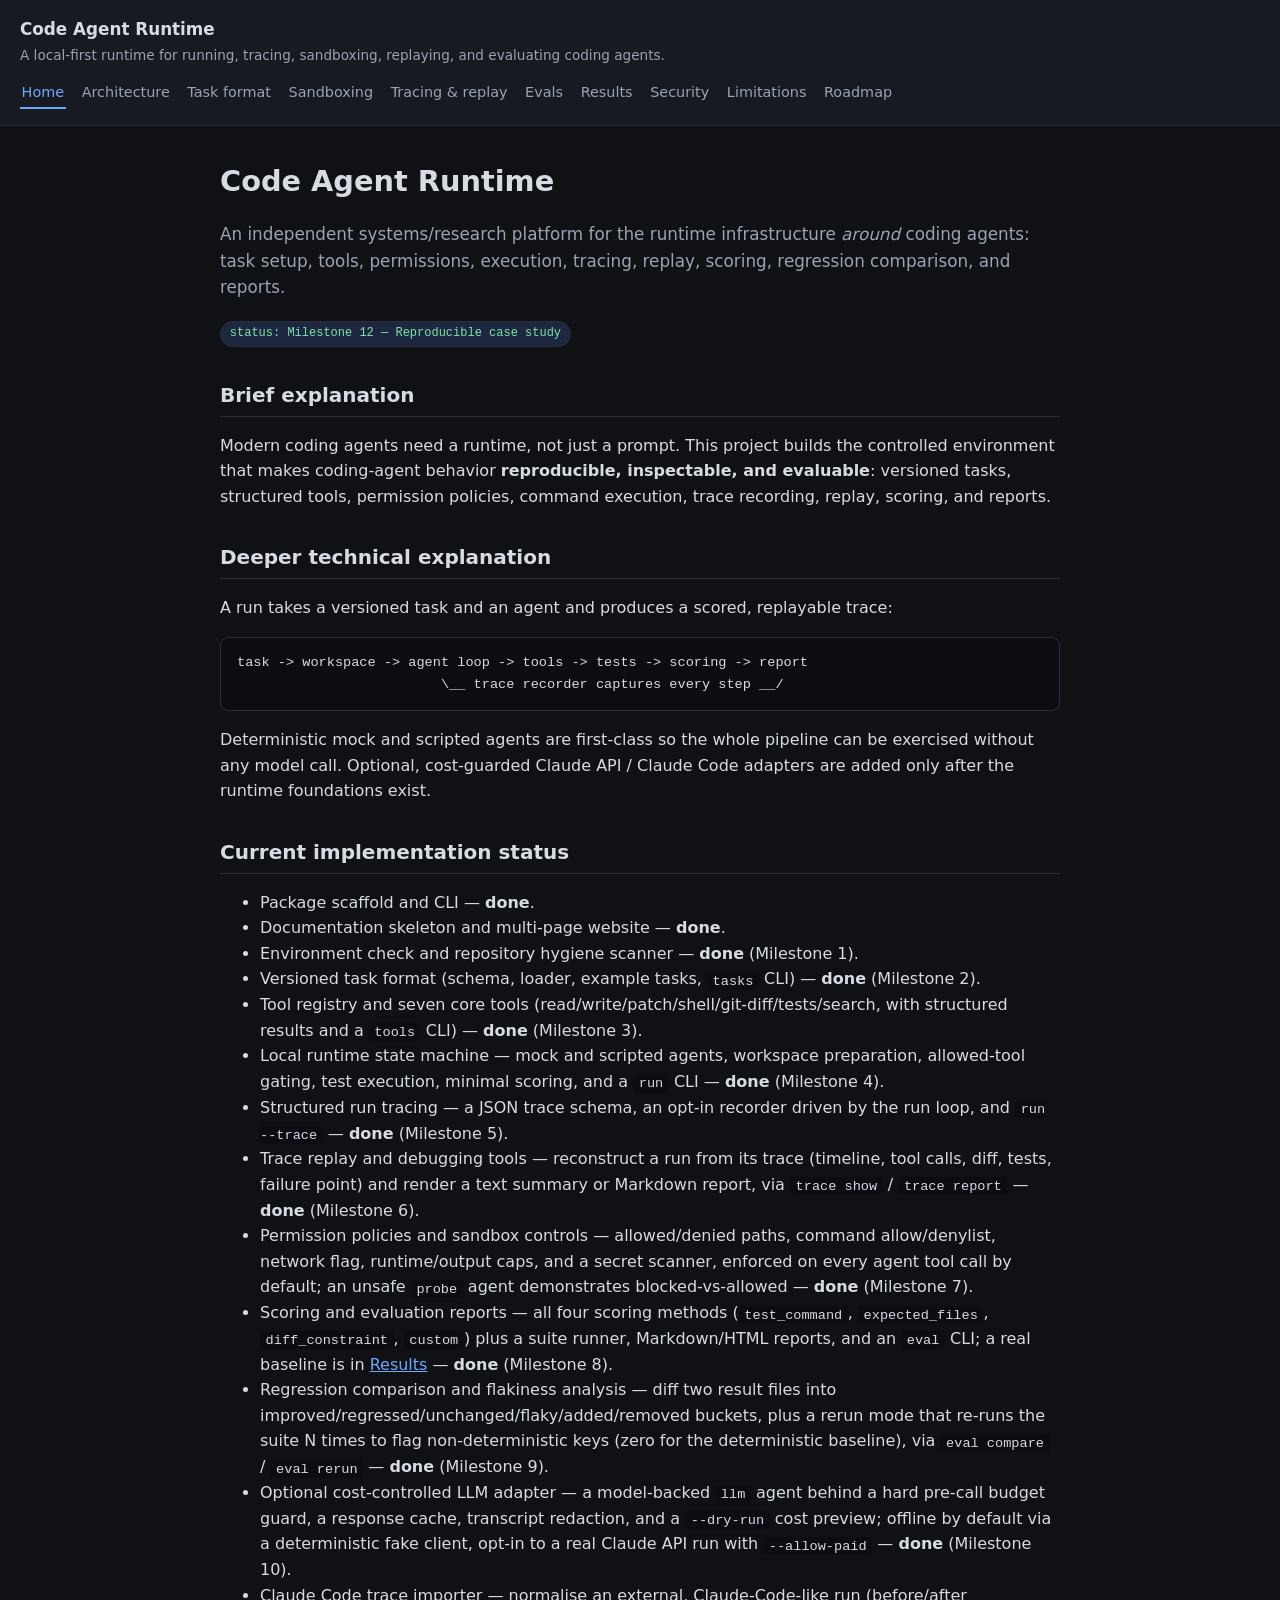
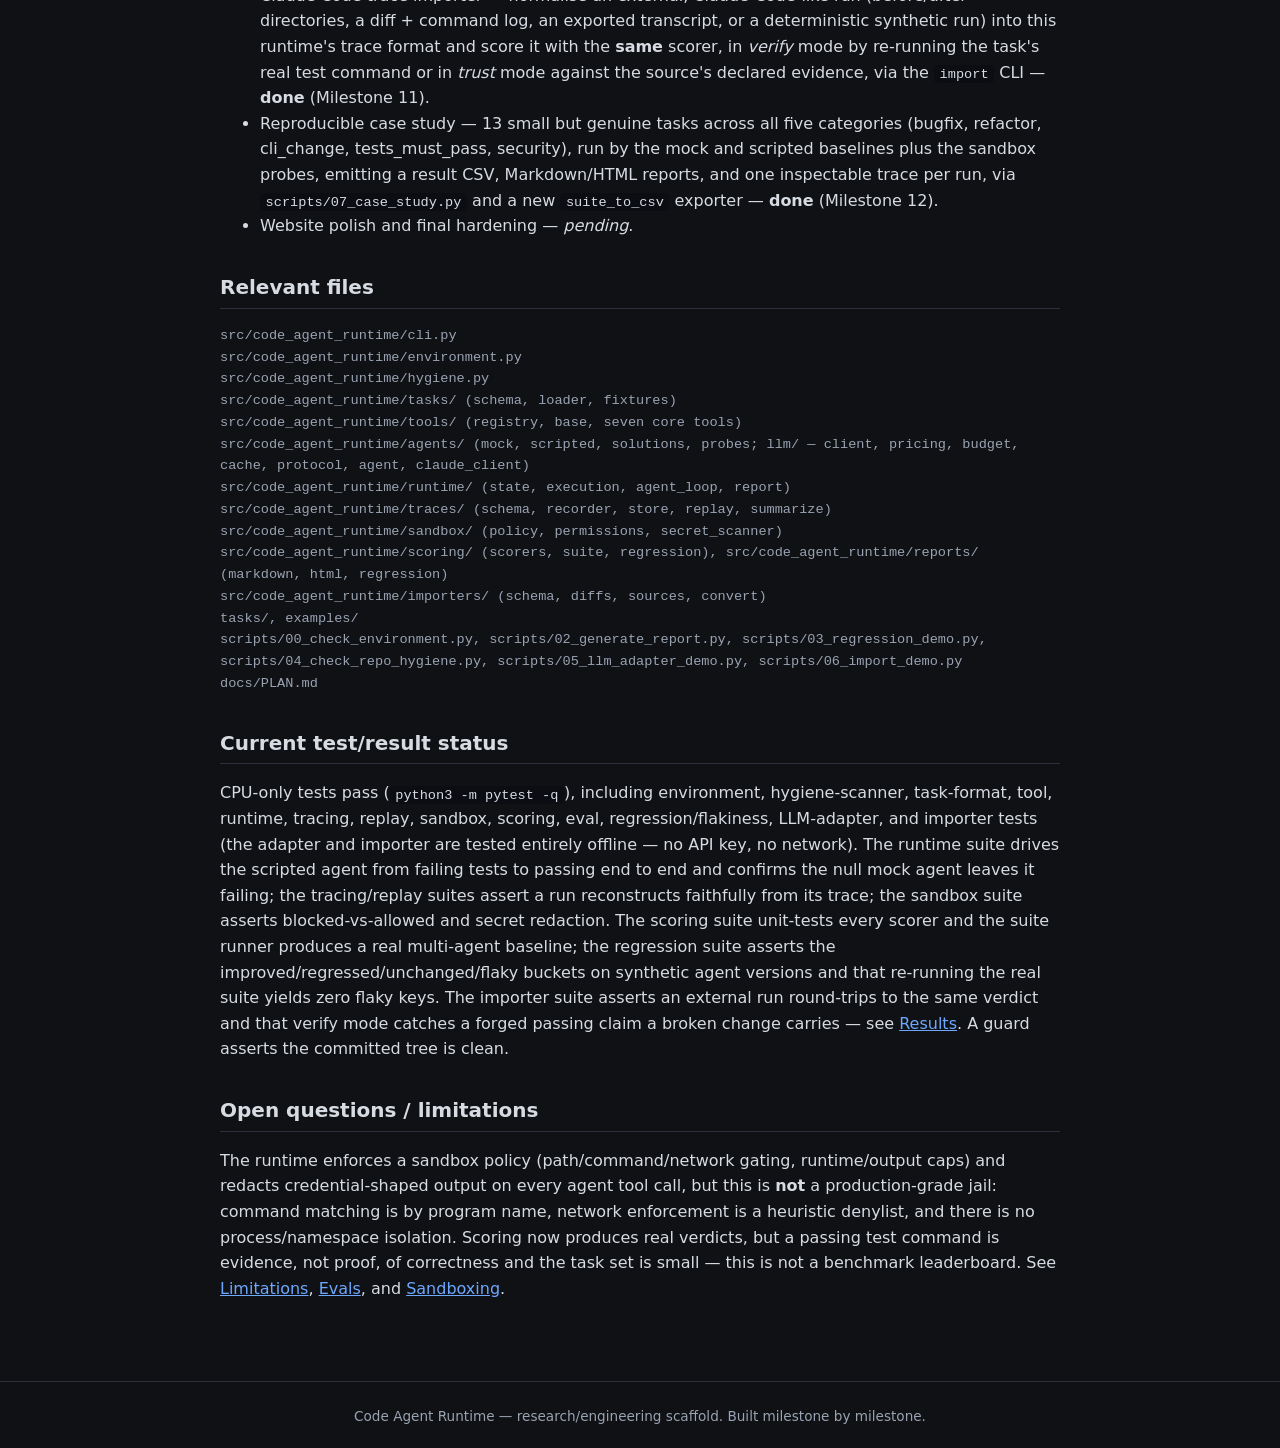
==== commit 985fc13d: "Add reproducible coding-agent case study Expand the task suite to 13 small but genuine tasks across " ====
--- a/site/index.html
+++ b/site/index.html
@@ -29,7 +29,7 @@
   <em>around</em> coding agents: task setup, tools, permissions, execution, tracing, replay,
   scoring, regression comparison, and reports.</p>
 
-  <p><span class="status done">status: Milestone 11 — Claude Code trace importer</span></p>
+  <p><span class="status done">status: Milestone 12 — Reproducible case study</span></p>
 
   <h2>Brief explanation</h2>
   <p>Modern coding agents need a runtime, not just a prompt. This project builds the
@@ -88,7 +88,12 @@
       <em>verify</em> mode by re-running the task's real test command or in <em>trust</em> mode
       against the source's declared evidence, via the <code>import</code> CLI —
       <strong>done</strong> (Milestone 11).</li>
-    <li>Reproducible case study and later milestones — <em>pending</em>.</li>
+    <li>Reproducible case study — 13 small but genuine tasks across all five categories
+      (bugfix, refactor, cli_change, tests_must_pass, security), run by the mock and scripted
+      baselines plus the sandbox probes, emitting a result CSV, Markdown/HTML reports, and one
+      inspectable trace per run, via <code>scripts/07_case_study.py</code> and a new
+      <code>suite_to_csv</code> exporter — <strong>done</strong> (Milestone 12).</li>
+    <li>Website polish and final hardening — <em>pending</em>.</li>
   </ul>
 
   <h2>Relevant files</h2>
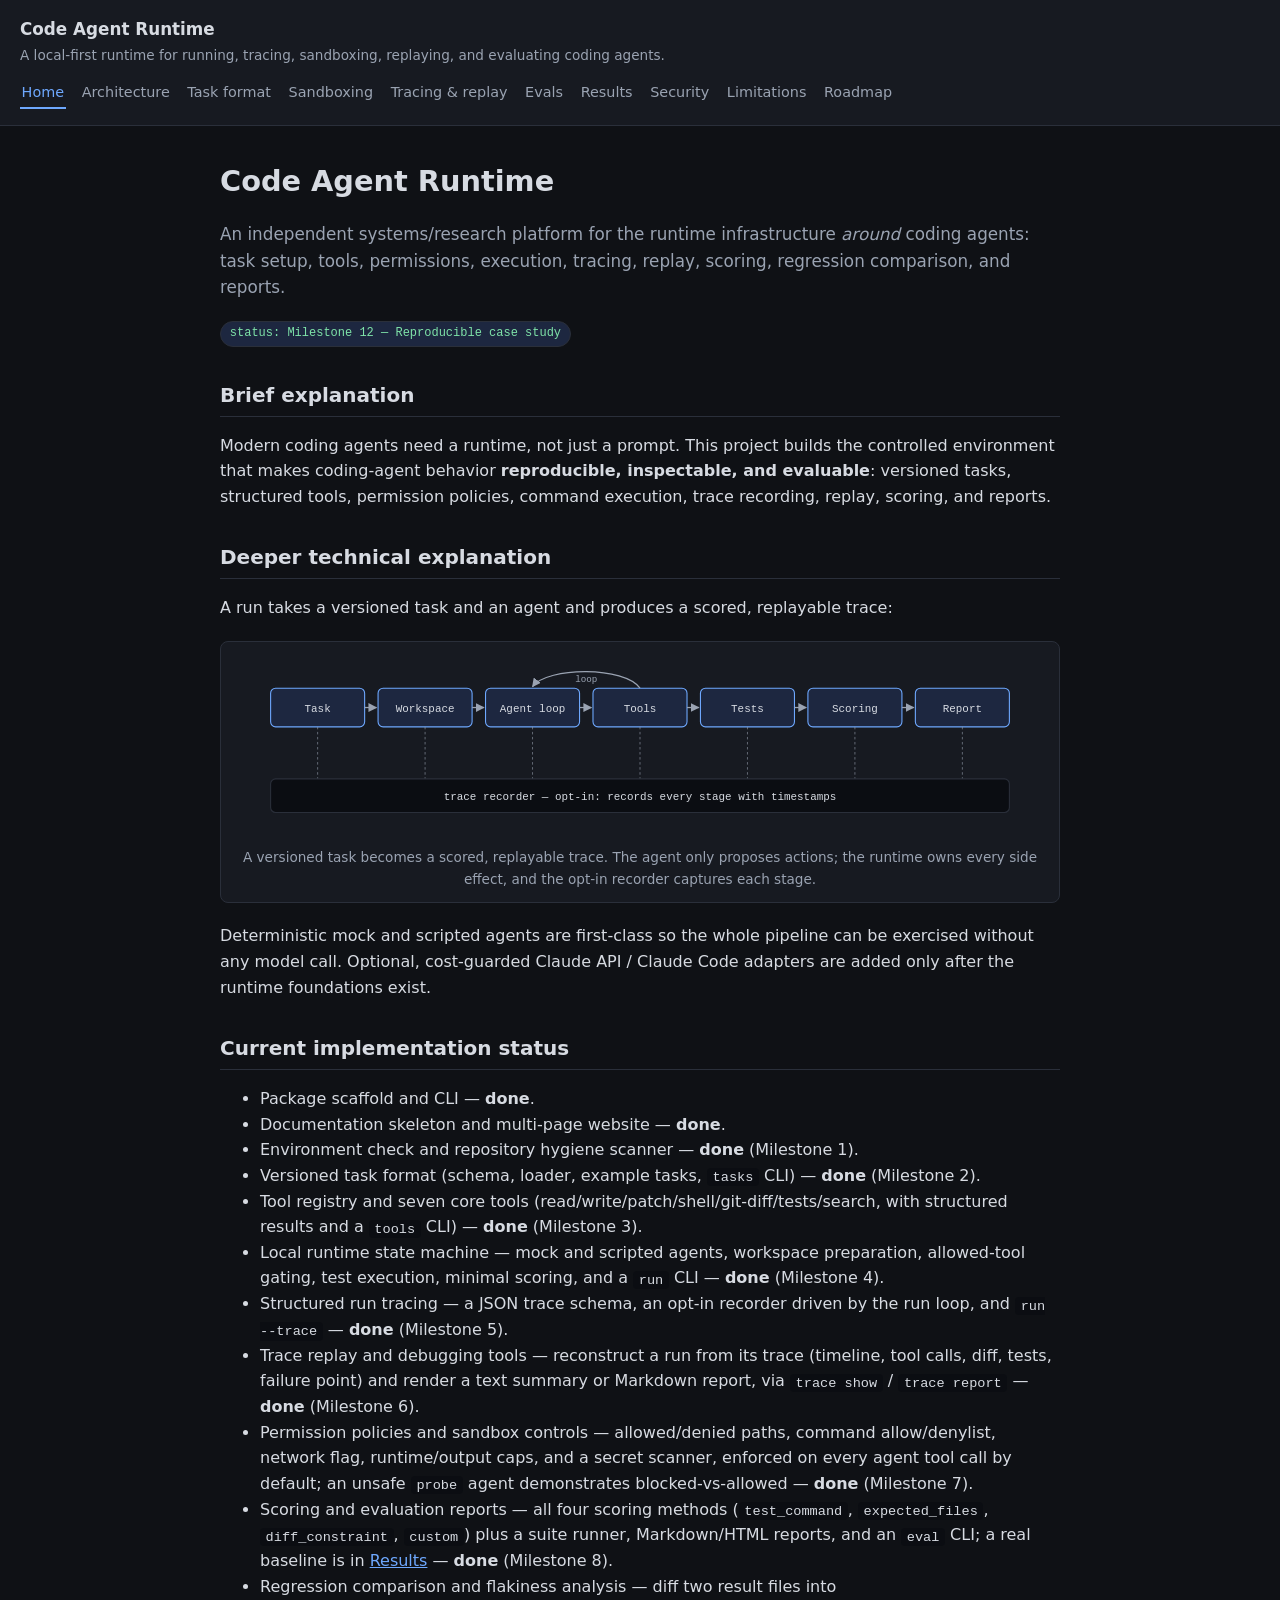
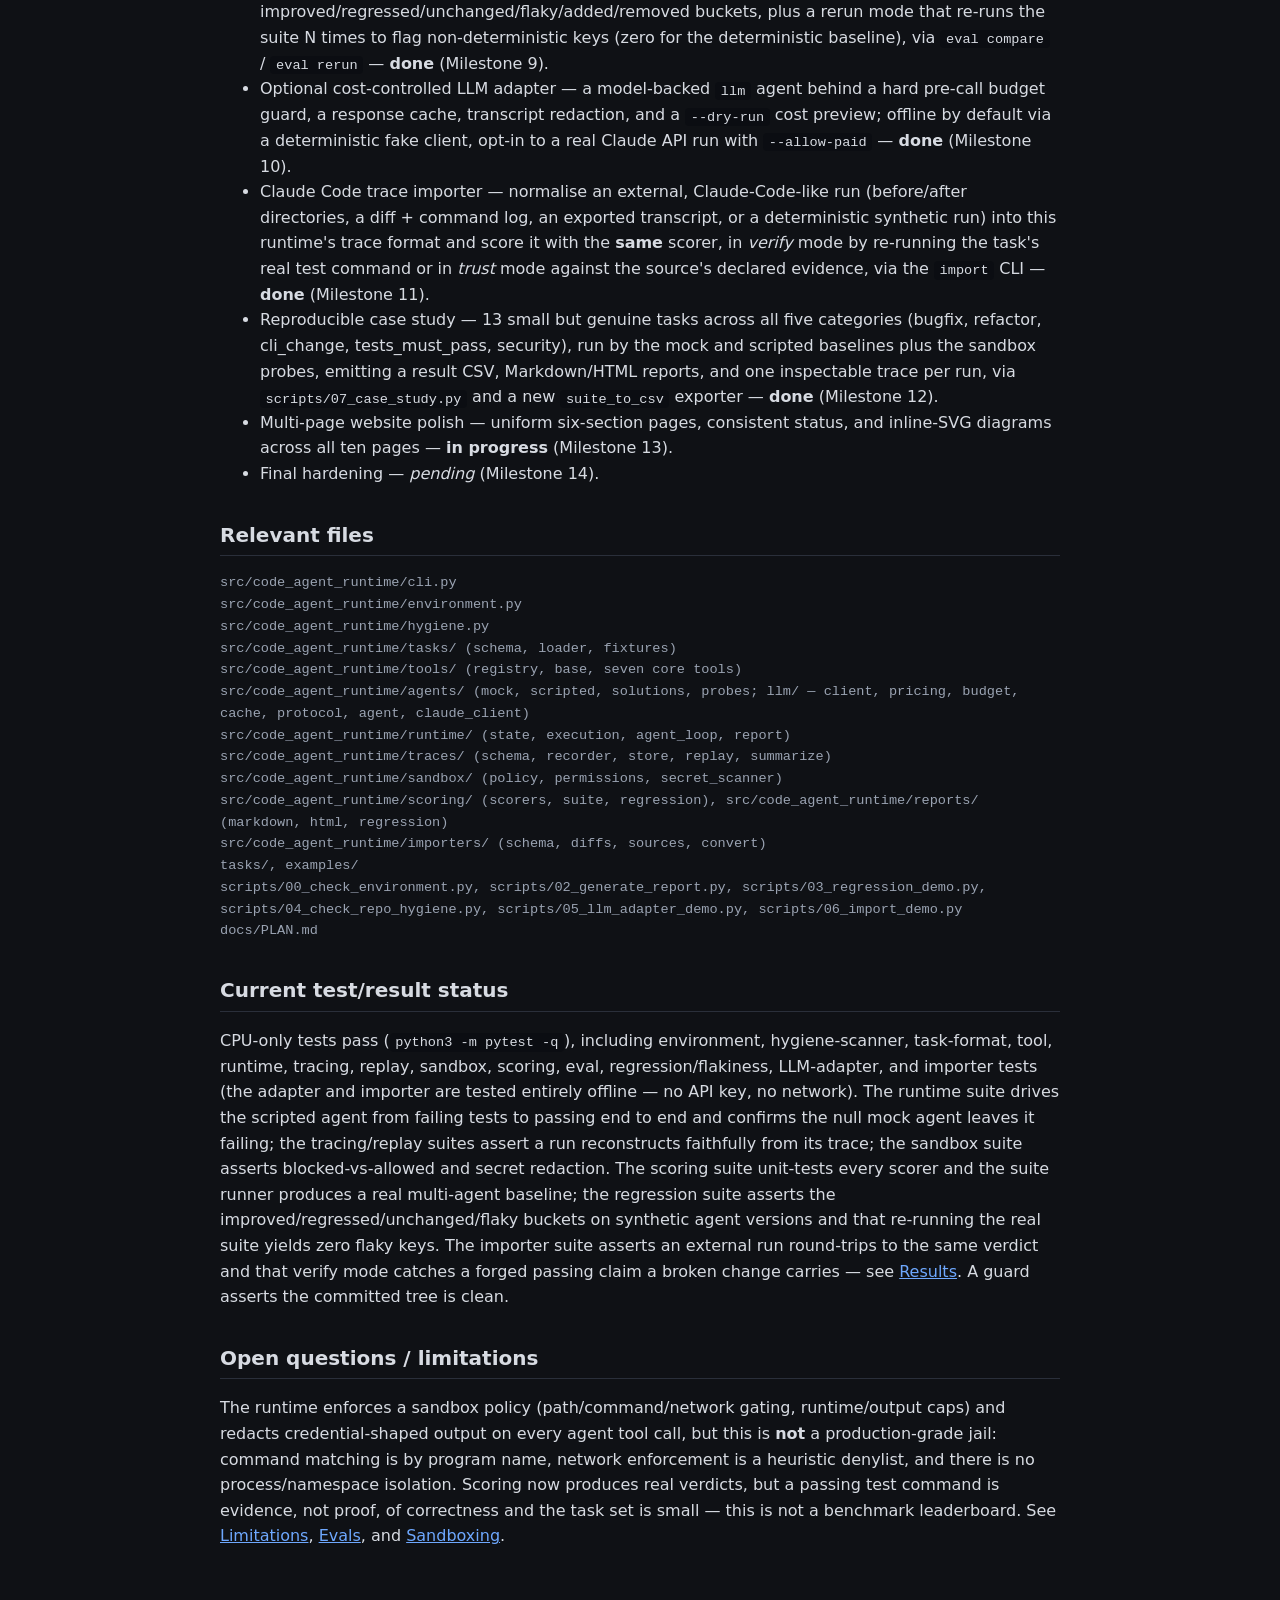
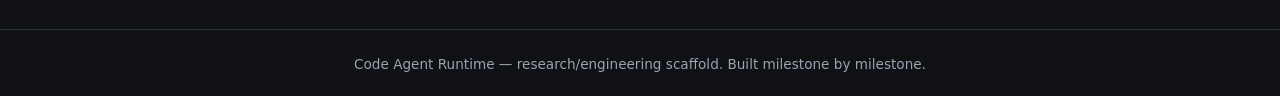
==== commit 76eb6dd8: "Polish multi-page project website Milestone 13: make the ten-page static website serious, navigable," ====
--- a/site/index.html
+++ b/site/index.html
@@ -39,8 +39,50 @@
 
   <h2>Deeper technical explanation</h2>
   <p>A run takes a versioned task and an agent and produces a scored, replayable trace:</p>
-  <pre><code>task -&gt; workspace -&gt; agent loop -&gt; tools -&gt; tests -&gt; scoring -&gt; report
-                         \__ trace recorder captures every step __/</code></pre>
+  <figure class="diagram">
+    <svg viewBox="0 0 960 214" role="img" aria-labelledby="pipe-t pipe-d">
+      <title id="pipe-t">The runtime pipeline</title>
+      <desc id="pipe-d">A versioned task flows through workspace preparation, the agent loop and tools, test execution, scoring, and a report; an opt-in trace recorder captures every stage.</desc>
+      <defs>
+        <marker id="ar" viewBox="0 0 10 10" refX="9" refY="5" markerWidth="7" markerHeight="7" orient="auto-start-reverse">
+          <path d="M0,0 L10,5 L0,10 z" class="d-fill-muted"/>
+        </marker>
+      </defs>
+      <rect class="d-box" x="40"  y="36" width="112" height="46" rx="6"/>
+      <rect class="d-box" x="168" y="36" width="112" height="46" rx="6"/>
+      <rect class="d-box" x="296" y="36" width="112" height="46" rx="6"/>
+      <rect class="d-box" x="424" y="36" width="112" height="46" rx="6"/>
+      <rect class="d-box" x="552" y="36" width="112" height="46" rx="6"/>
+      <rect class="d-box" x="680" y="36" width="112" height="46" rx="6"/>
+      <rect class="d-box" x="808" y="36" width="112" height="46" rx="6"/>
+      <text class="d-label" x="96"  y="64" text-anchor="middle">Task</text>
+      <text class="d-label" x="224" y="64" text-anchor="middle">Workspace</text>
+      <text class="d-label" x="352" y="64" text-anchor="middle">Agent loop</text>
+      <text class="d-label" x="480" y="64" text-anchor="middle">Tools</text>
+      <text class="d-label" x="608" y="64" text-anchor="middle">Tests</text>
+      <text class="d-label" x="736" y="64" text-anchor="middle">Scoring</text>
+      <text class="d-label" x="864" y="64" text-anchor="middle">Report</text>
+      <line class="d-edge" x1="152" y1="59" x2="166" y2="59" marker-end="url(#ar)"/>
+      <line class="d-edge" x1="280" y1="59" x2="294" y2="59" marker-end="url(#ar)"/>
+      <line class="d-edge" x1="408" y1="59" x2="422" y2="59" marker-end="url(#ar)"/>
+      <line class="d-edge" x1="536" y1="59" x2="550" y2="59" marker-end="url(#ar)"/>
+      <line class="d-edge" x1="664" y1="59" x2="678" y2="59" marker-end="url(#ar)"/>
+      <line class="d-edge" x1="792" y1="59" x2="806" y2="59" marker-end="url(#ar)"/>
+      <path class="d-edge" d="M 480 36 C 462 10, 370 10, 352 34" marker-end="url(#ar)"/>
+      <text class="d-sub" x="416" y="28" text-anchor="middle">loop</text>
+      <line class="d-edge-dashed" x1="96"  y1="82" x2="96"  y2="144"/>
+      <line class="d-edge-dashed" x1="224" y1="82" x2="224" y2="144"/>
+      <line class="d-edge-dashed" x1="352" y1="82" x2="352" y2="144"/>
+      <line class="d-edge-dashed" x1="480" y1="82" x2="480" y2="144"/>
+      <line class="d-edge-dashed" x1="608" y1="82" x2="608" y2="144"/>
+      <line class="d-edge-dashed" x1="736" y1="82" x2="736" y2="144"/>
+      <line class="d-edge-dashed" x1="864" y1="82" x2="864" y2="144"/>
+      <rect class="d-box-muted" x="40" y="144" width="880" height="40" rx="6"/>
+      <text class="d-label" x="480" y="169" text-anchor="middle">trace recorder — opt-in: records every stage with timestamps</text>
+    </svg>
+    <figcaption>A versioned task becomes a scored, replayable trace. The agent only proposes
+    actions; the runtime owns every side effect, and the opt-in recorder captures each stage.</figcaption>
+  </figure>
   <p>Deterministic mock and scripted agents are first-class so the whole pipeline can be
   exercised without any model call. Optional, cost-guarded Claude API / Claude Code
   adapters are added only after the runtime foundations exist.</p>
@@ -93,7 +135,9 @@
       baselines plus the sandbox probes, emitting a result CSV, Markdown/HTML reports, and one
       inspectable trace per run, via <code>scripts/07_case_study.py</code> and a new
       <code>suite_to_csv</code> exporter — <strong>done</strong> (Milestone 12).</li>
-    <li>Website polish and final hardening — <em>pending</em>.</li>
+    <li>Multi-page website polish — uniform six-section pages, consistent status, and
+      inline-SVG diagrams across all ten pages — <strong>in progress</strong> (Milestone 13).</li>
+    <li>Final hardening — <em>pending</em> (Milestone 14).</li>
   </ul>
 
   <h2>Relevant files</h2>
--- a/site/style.css
+++ b/site/style.css
@@ -140,3 +140,59 @@
   padding: 1.5rem 1.25rem;
   text-align: center;
 }
+
+/* --- Milestone 13: diagrams, figures, and in-page navigation --- */
+
+h2[id], h3[id] { scroll-margin-top: 1rem; }
+
+figure.diagram {
+  margin: 1.25rem 0;
+  padding: 1rem 1rem 0.75rem;
+  background: var(--panel);
+  border: 1px solid var(--border);
+  border-radius: 8px;
+}
+figure.diagram svg { display: block; width: 100%; height: auto; }
+figure.diagram figcaption {
+  color: var(--muted);
+  font-size: 0.85rem;
+  margin-top: 0.6rem;
+  text-align: center;
+}
+
+/* SVG diagram primitives, referenced by class from the inline <svg> markup.
+   CSS custom properties resolve on inline SVG, so diagrams stay on-theme. */
+.d-box { fill: var(--accent-soft); stroke: var(--accent); stroke-width: 1.3; }
+.d-box-muted { fill: #0b0d12; stroke: var(--border); stroke-width: 1.3; }
+.d-box-ok { fill: #11261a; stroke: var(--ok); stroke-width: 1.3; }
+.d-box-warn { fill: #2a2410; stroke: var(--warn); stroke-width: 1.3; }
+.d-label { fill: var(--text); font-family: var(--mono); font-size: 13px; }
+.d-sub { fill: var(--muted); font-family: var(--mono); font-size: 11px; }
+.d-edge { stroke: var(--muted); stroke-width: 1.5; fill: none; }
+.d-edge-dashed { stroke: var(--muted); stroke-width: 1; fill: none; stroke-dasharray: 3 3; opacity: 0.7; }
+.d-edge-ok { stroke: var(--ok); stroke-width: 1.5; fill: none; }
+.d-edge-warn { stroke: var(--warn); stroke-width: 1.5; fill: none; }
+.d-fill-muted { fill: var(--muted); }
+.d-fill-ok { fill: var(--ok); }
+.d-fill-warn { fill: var(--warn); }
+
+/* On-this-page contents for long pages. */
+nav.toc {
+  border: 1px solid var(--border);
+  border-left: 3px solid var(--accent);
+  background: var(--panel);
+  border-radius: 6px;
+  padding: 0.6rem 1rem;
+  margin: 1rem 0 0;
+}
+nav.toc .toc-title {
+  color: var(--muted);
+  font-size: 0.72rem;
+  text-transform: uppercase;
+  letter-spacing: 0.05em;
+}
+nav.toc ul { margin: 0.4rem 0 0; padding-left: 1.1rem; columns: 2; }
+nav.toc li { font-size: 0.85rem; color: var(--muted); }
+nav.toc a { text-decoration: none; }
+nav.toc a:hover { text-decoration: underline; }
+@media (max-width: 560px) { nav.toc ul { columns: 1; } }
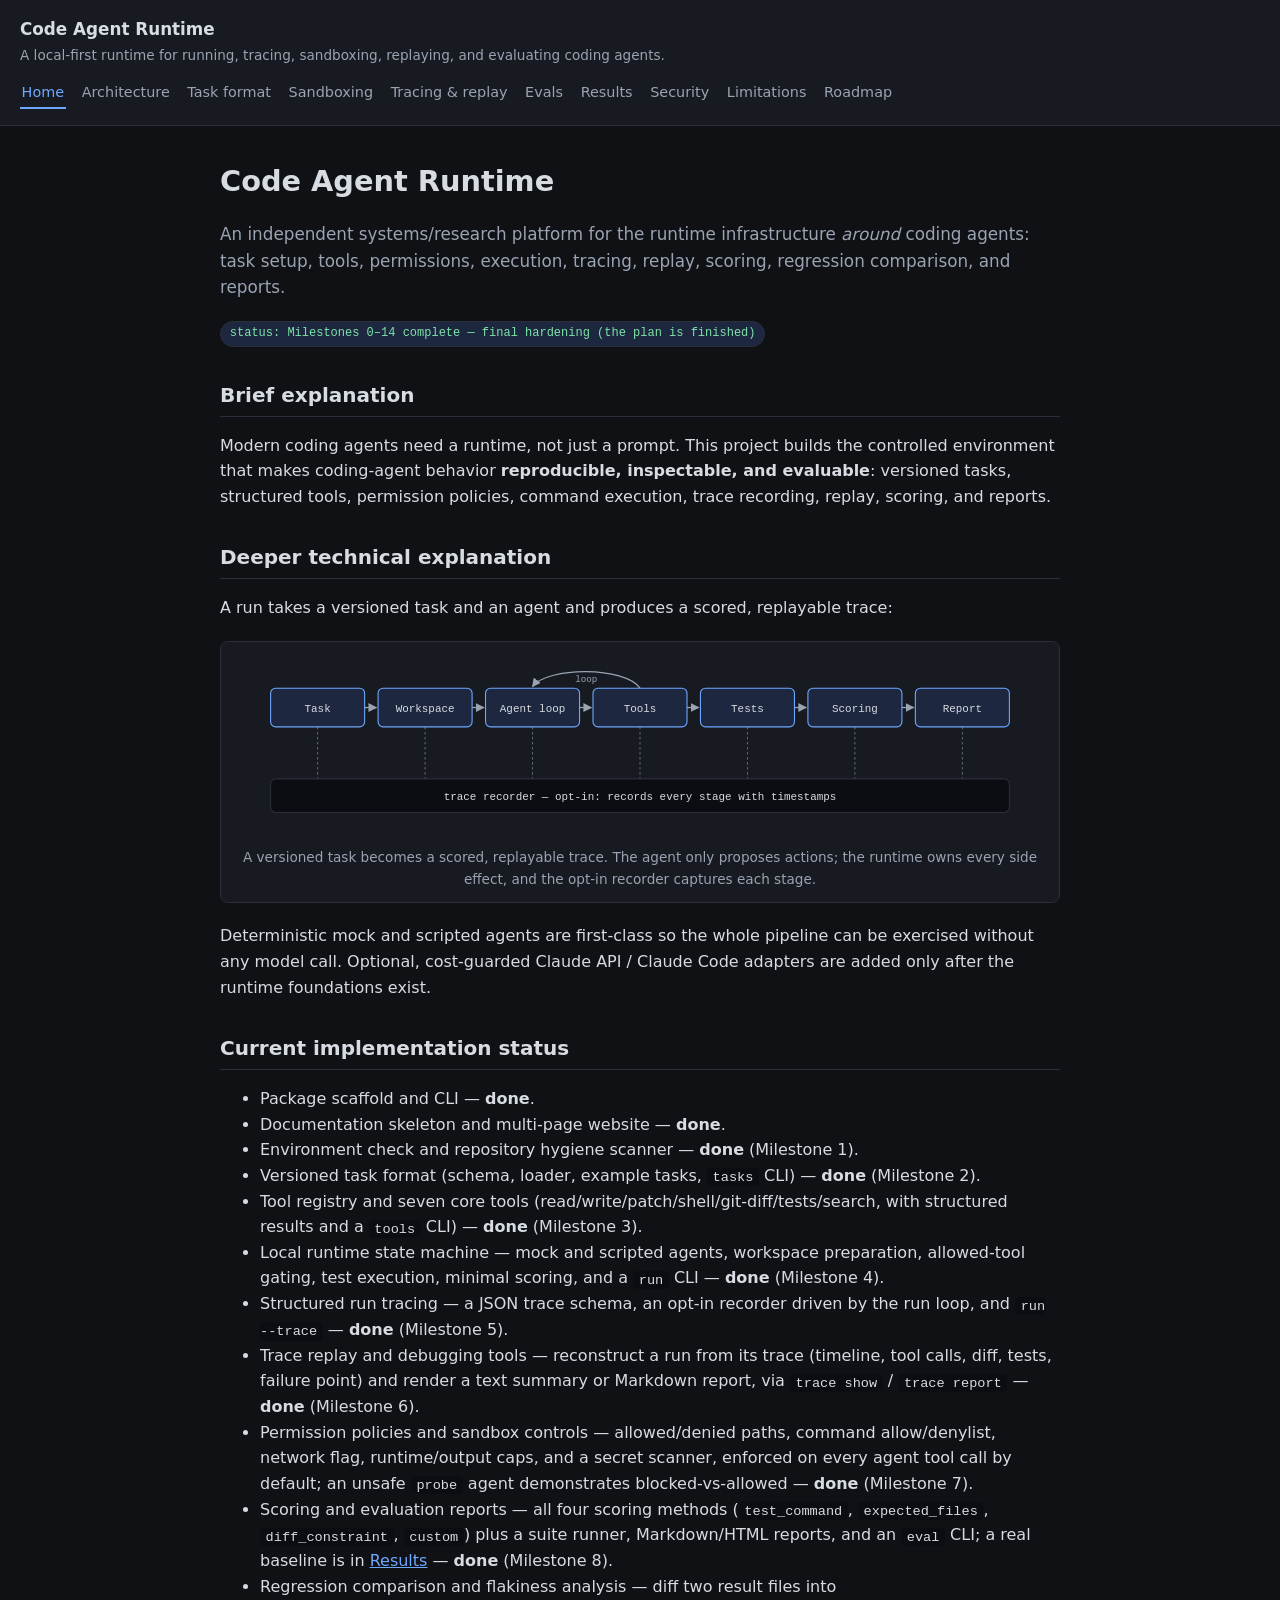
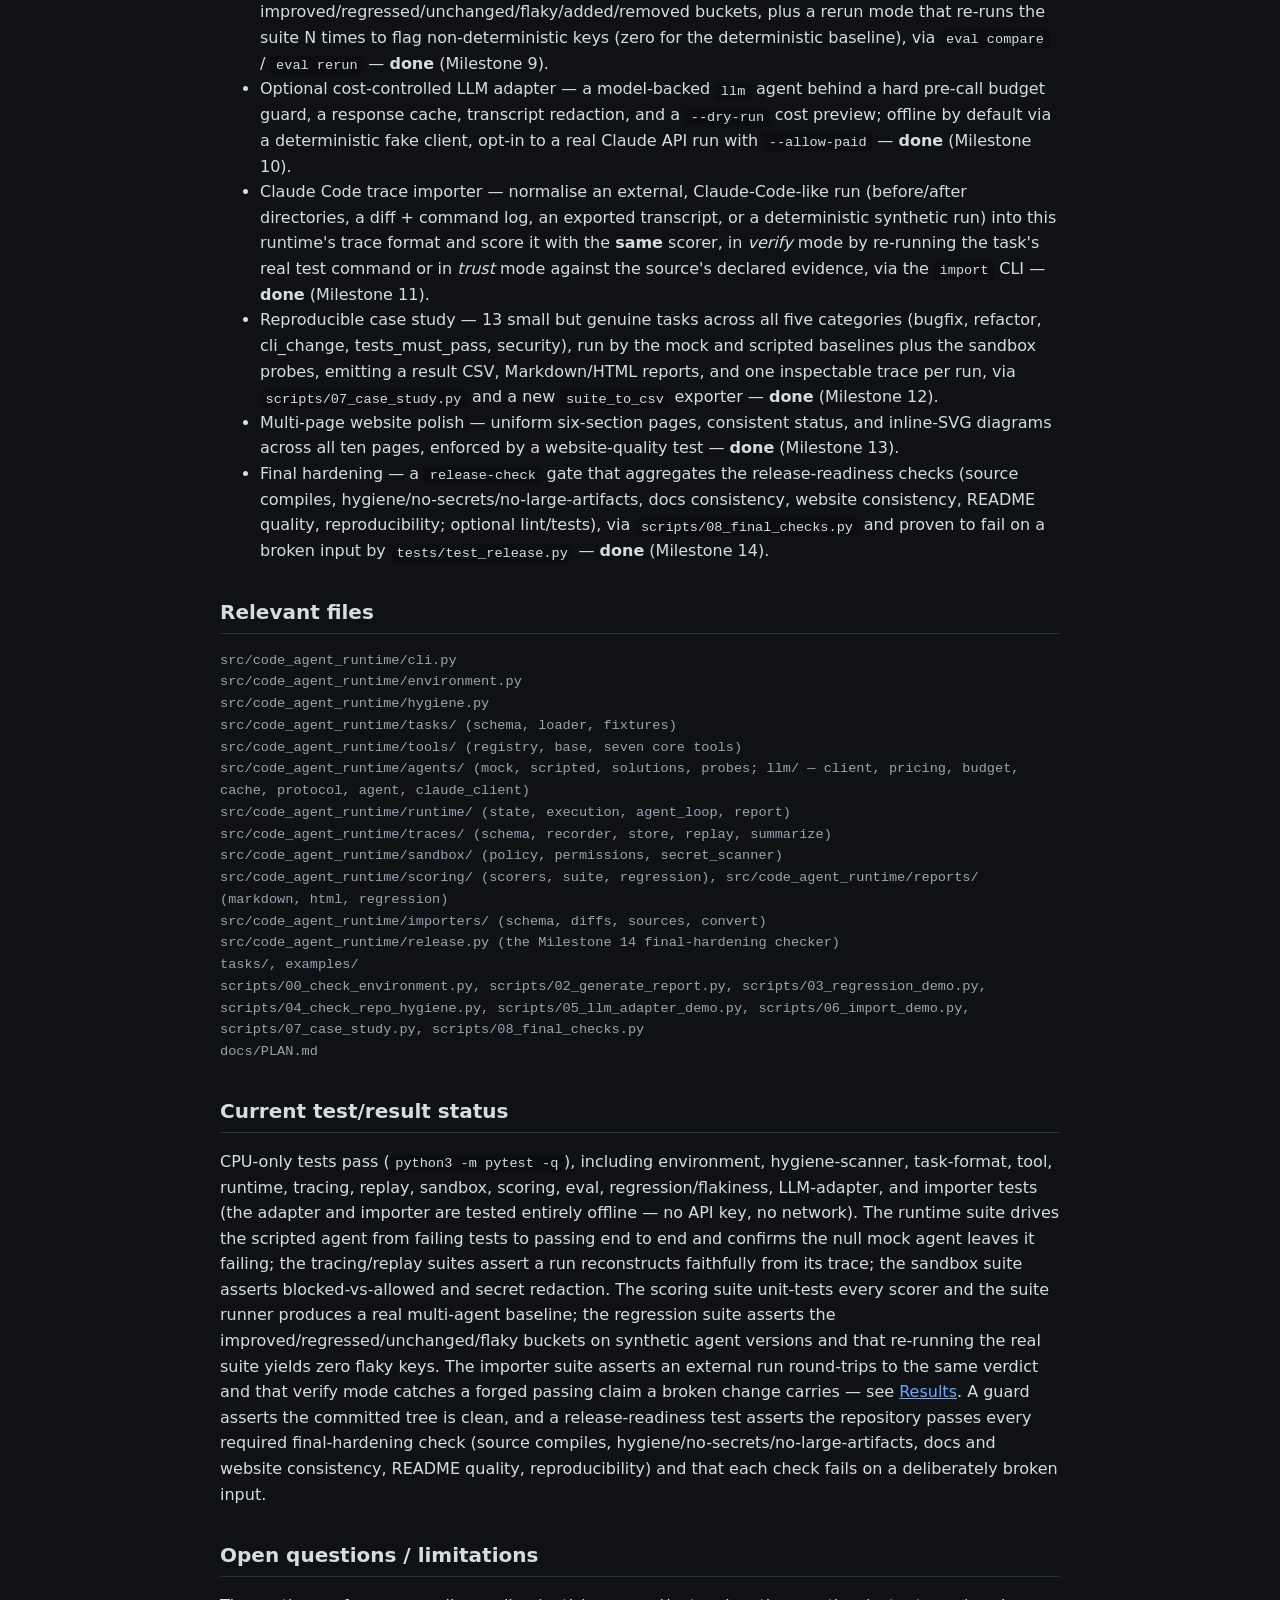
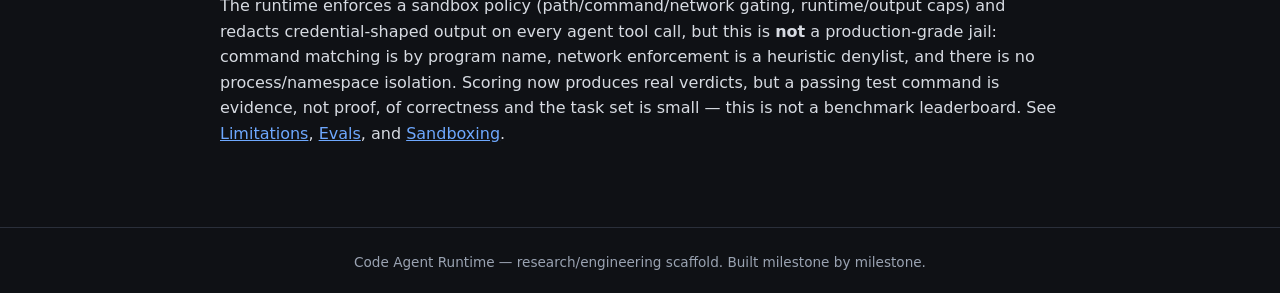
==== commit a66dd3db: "Finalize code-agent runtime research platform Milestone 14 — Final hardening. Adds the release-readi" ====
--- a/site/index.html
+++ b/site/index.html
@@ -29,7 +29,7 @@
   <em>around</em> coding agents: task setup, tools, permissions, execution, tracing, replay,
   scoring, regression comparison, and reports.</p>
 
-  <p><span class="status done">status: Milestone 12 — Reproducible case study</span></p>
+  <p><span class="status done">status: Milestones 0–14 complete — final hardening (the plan is finished)</span></p>
 
   <h2>Brief explanation</h2>
   <p>Modern coding agents need a runtime, not just a prompt. This project builds the
@@ -136,8 +136,13 @@
       inspectable trace per run, via <code>scripts/07_case_study.py</code> and a new
       <code>suite_to_csv</code> exporter — <strong>done</strong> (Milestone 12).</li>
     <li>Multi-page website polish — uniform six-section pages, consistent status, and
-      inline-SVG diagrams across all ten pages — <strong>in progress</strong> (Milestone 13).</li>
-    <li>Final hardening — <em>pending</em> (Milestone 14).</li>
+      inline-SVG diagrams across all ten pages, enforced by a website-quality test —
+      <strong>done</strong> (Milestone 13).</li>
+    <li>Final hardening — a <code>release-check</code> gate that aggregates the release-readiness
+      checks (source compiles, hygiene/no-secrets/no-large-artifacts, docs consistency, website
+      consistency, README quality, reproducibility; optional lint/tests), via
+      <code>scripts/08_final_checks.py</code> and proven to fail on a broken input by
+      <code>tests/test_release.py</code> — <strong>done</strong> (Milestone 14).</li>
   </ul>
 
   <h2>Relevant files</h2>
@@ -153,8 +158,9 @@
     <li>src/code_agent_runtime/sandbox/ (policy, permissions, secret_scanner)</li>
     <li>src/code_agent_runtime/scoring/ (scorers, suite, regression), src/code_agent_runtime/reports/ (markdown, html, regression)</li>
     <li>src/code_agent_runtime/importers/ (schema, diffs, sources, convert)</li>
+    <li>src/code_agent_runtime/release.py (the Milestone 14 final-hardening checker)</li>
     <li>tasks/, examples/</li>
-    <li>scripts/00_check_environment.py, scripts/02_generate_report.py, scripts/03_regression_demo.py, scripts/04_check_repo_hygiene.py, scripts/05_llm_adapter_demo.py, scripts/06_import_demo.py</li>
+    <li>scripts/00_check_environment.py, scripts/02_generate_report.py, scripts/03_regression_demo.py, scripts/04_check_repo_hygiene.py, scripts/05_llm_adapter_demo.py, scripts/06_import_demo.py, scripts/07_case_study.py, scripts/08_final_checks.py</li>
     <li>docs/PLAN.md</li>
   </ul>
 
@@ -170,7 +176,10 @@
   improved/regressed/unchanged/flaky buckets on synthetic agent versions and that re-running the
   real suite yields zero flaky keys. The importer suite asserts an external run round-trips to the
   same verdict and that verify mode catches a forged passing claim a broken change carries — see
-  <a href="results.html">Results</a>. A guard asserts the committed tree is clean.</p>
+  <a href="results.html">Results</a>. A guard asserts the committed tree is clean, and a
+  release-readiness test asserts the repository passes every required final-hardening check
+  (source compiles, hygiene/no-secrets/no-large-artifacts, docs and website consistency, README
+  quality, reproducibility) and that each check fails on a deliberately broken input.</p>
 
   <h2>Open questions / limitations</h2>
   <p>The runtime enforces a sandbox policy (path/command/network gating, runtime/output caps)
